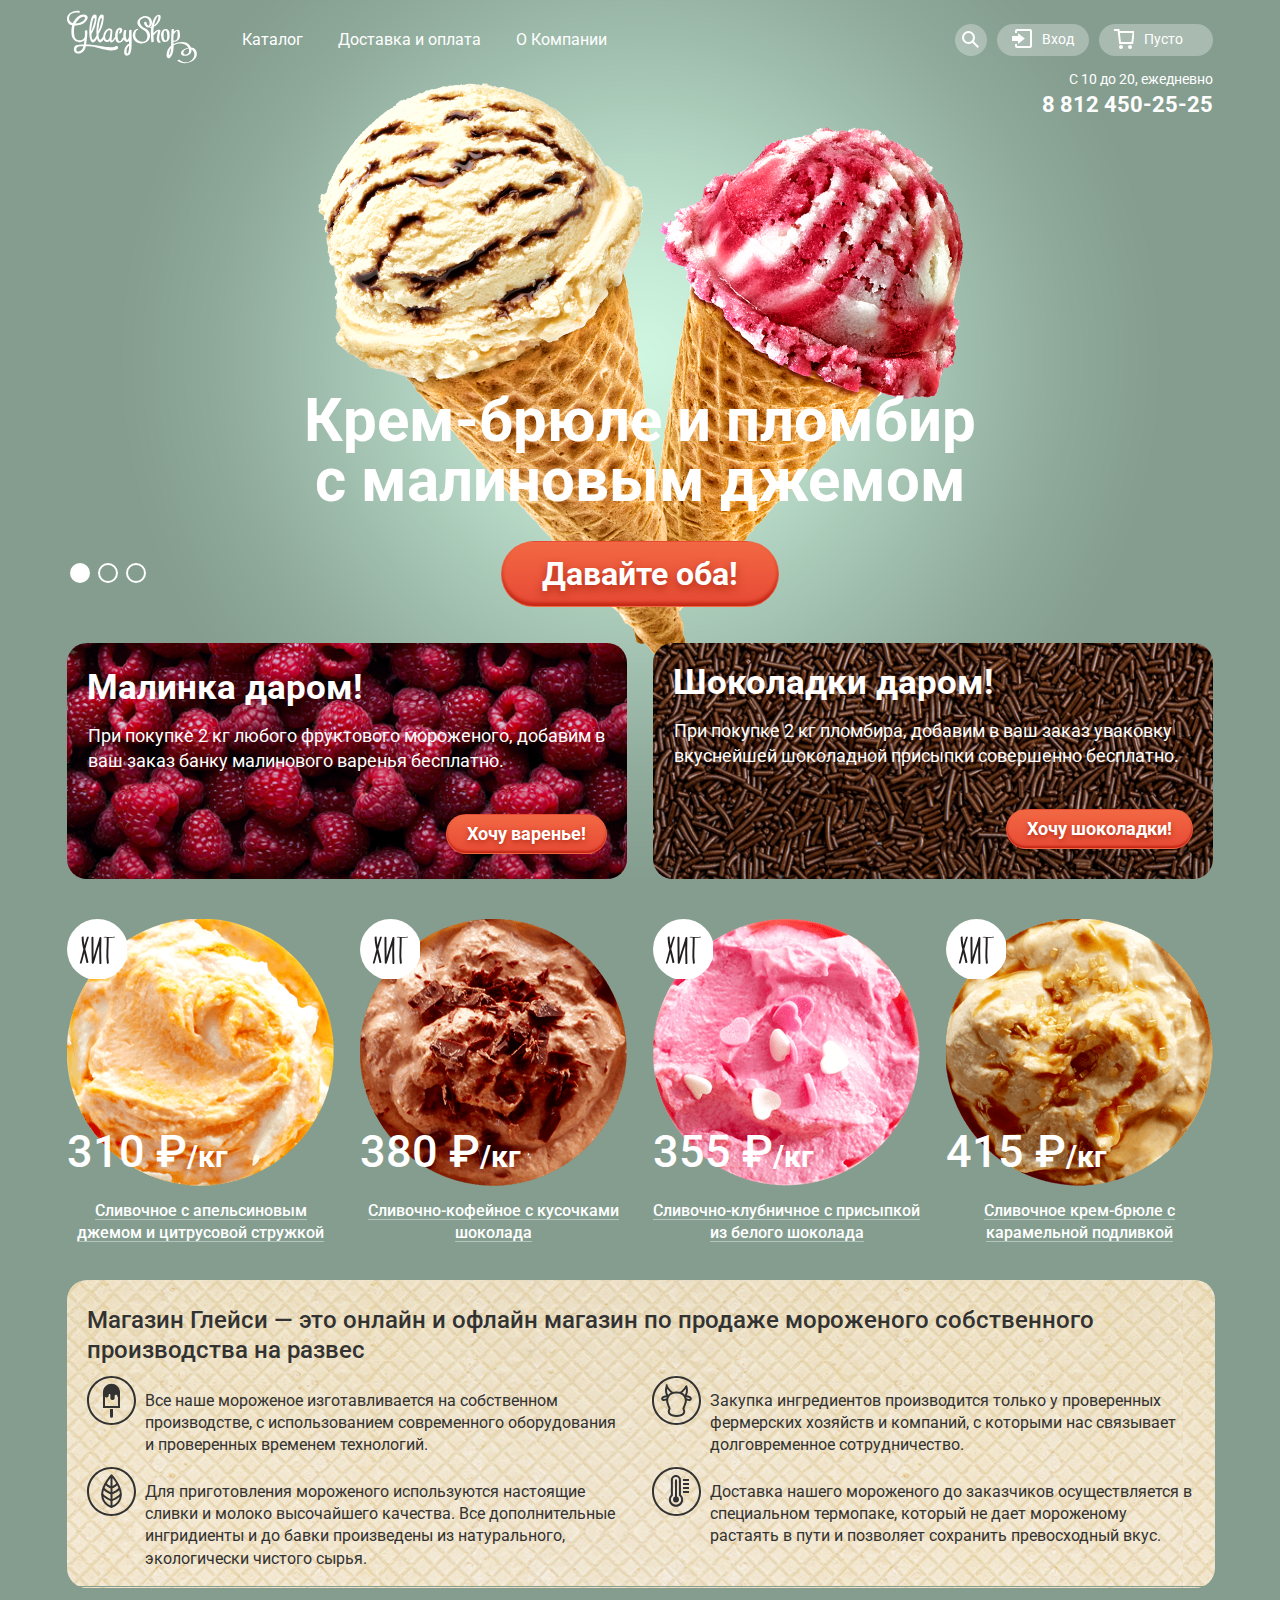
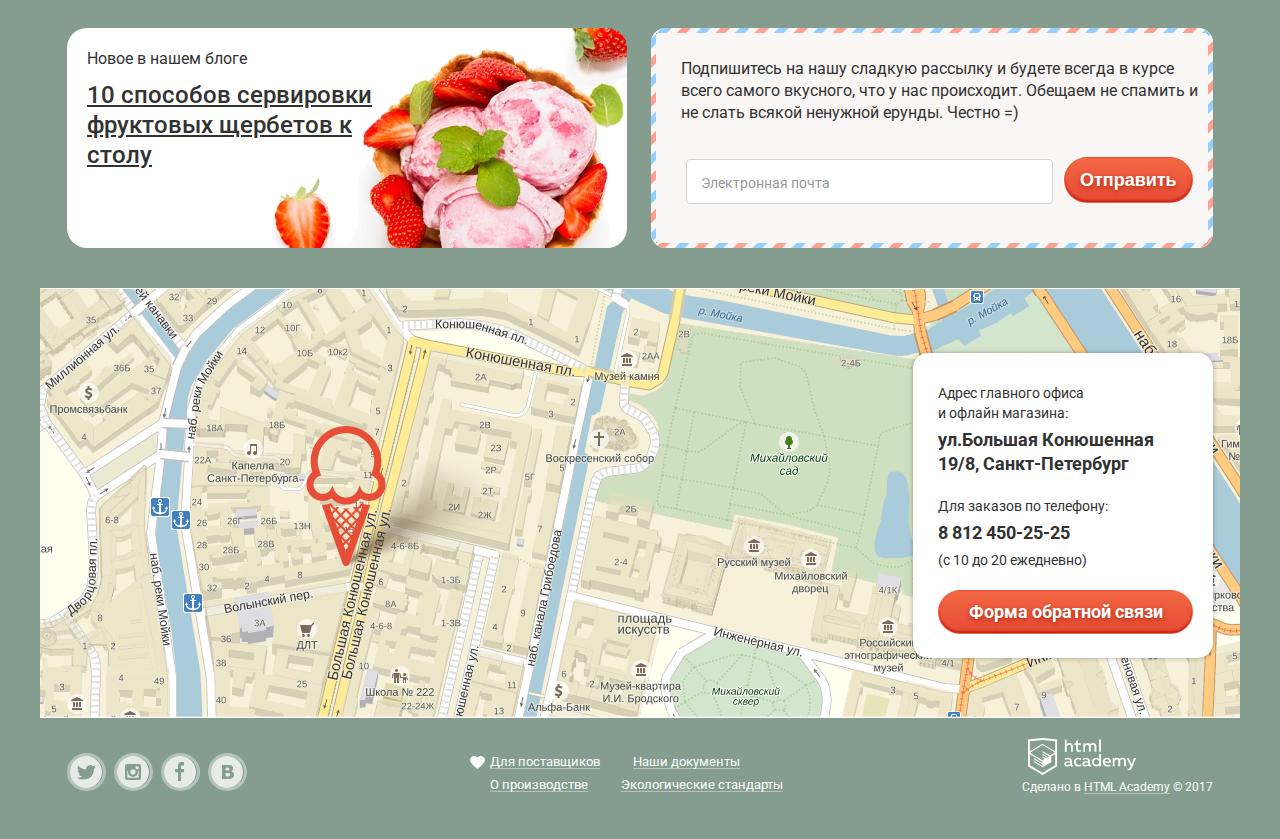
==== index.html @ d5c3958b "js working!!!" ====
<!DOCTYPE html>
<html lang="ru">
<head>
  <meta charset="utf-8">
  <title>Глейси - магазин мороженого </title>
  <link href="css/normalize.css" rel="stylesheet">
  <link href="css/style.css" rel="stylesheet">
  <link href="https://fonts.googleapis.com/css?family=Roboto:400,500,700&amp;subset=cyrillic" rel="stylesheet">
</head>
<body>
  <input class="visually-hidden" type="radio" id="btn-1" name="toggle" checked>
  <input class="visually-hidden" type="radio" id="btn-2" name="toggle">
  <input class="visually-hidden" type="radio" id="btn-3" name="toggle">
  <div class="site-wrapper">
    <header class="main-header container">
      <nav class="main-navigation">
        <div class="main-header-logo">
          <img src="img/logo.svg" width="154" height="64" alt="Логотип Глейси">
        </div>
        <ul class="main-menu">
          <li><a class="main-menu-link" href="#">Каталог</a>
            <ul class="dropdown">
              <li><a href="#"><b>Новинки</b></a></li>
              <li><a href="catalog.html">Сливочное</a></li>
              <li><a href="#">Щербеты</a></li>
              <li><a href="#">Фруктовый лед</a></li>
              <li><a href="#">Мелорин</a></li>
            </ul>
          </li>
          <li><a class="main-menu-link" href="#">Доставка и оплата</a></li>
          <li><a class="main-menu-link" href="#">О Компании</a></li>
        </ul>
        <ul class="user-menu">
          <li class="user-menu-item">
            <a class="user-menu-btn search-btn" href="#"><span class="visually-hidden">Поиск</span></a>
            <div class="modal search">
              <form action="https://echo.htmlacademy.ru" method="get">
                <p class="input-wrapper">
                  <input type="search" name="search" id="search-field">
                  <label for="search-field">Что ищем?</label>
                </p>
              </form>
            </div>
          </li>
          <li class="user-menu-item">
            <a class="user-menu-btn enter-btn" href="#">Вход</a>
            <div class="modal enter">
              <h2 class="visually-hidden">Авторизация</h2>
              <form class="enter-form" action="https://echo.htmlacademy.ru/" method="post">
                <p class="input-wrapper">
                  <input type="email" name="e-mail" id="login">
                  <label for="login">Электронная почта</label>
                </p>
                <p class="input-wrapper">
                  <input type="password" name="password" id="password">
                  <label for="password">Пароль</label>
                </p>
                <button class="button" type="submit">Войти</button>
              </form>
              <a href="#">Забыли пароль?</a>
              <a href="#">Новая регистрация</a>
            </div>
          </li>
          <li class="user-menu-item">
            <a class="user-menu-btn cart-btn" href="#">Пусто</a>
          </li>
        </ul>
      </nav>
      <div class="index-top-right">
        <p>С 10 до 20, ежедневно<br>
          <span class="contact-phone">8 812 450-25-25</span>
        </p>
      </div>
    </header>
    <div class="slider container">
      <div class="slide" id="slide-1">
        <h3 class="title-promo">Крем-брюле и пломбир с малиновым джемом</h3>
        <a class="button" href="#">Давайте оба!</a>
      </div>
      <div class="slide" id="slide-2">
        <h3 class="title-promo">Шоколадный пломбир и лимонный сорбет</h3>
        <a class="button" href="#">Давайте оба!</a>
      </div>
      <div class="slide" id="slide-3">
        <h3 class="title-promo">Пломбир с помадкой и клубничный щербет</h3>
        <a class="button" href="#">Давайте оба!</a>
      </div>
      <div class="slider-controls">
        <label for="btn-1"></label>
        <label for="btn-2"></label>
        <label for="btn-3"></label>
      </div>
    </div>
    <main class="container" >
      <section class="promo">
        <h2 class="visually-hidden">Промо-акции</h2>
        <div class="promo-banner raspberry">
          <h3 class="title-banner">Малинка даром!</h3>
          <p>При покупке 2 кг любого фруктового мороженого, добавим в ваш заказ банку малинового варенья бесплатно.</p>
          <a class="button" href="#">Хочу варенье!</a>
        </div>
        <div class="promo-banner chocolate">
          <h3 class="title-main">Шоколадки даром!</h3>
          <p>При покупке 2 кг пломбира, добавим в ваш заказ уваковку вкуснейшей шоколадной присыпки совершенно бесплатно.</p>
          <a class="button" href="#">Хочу шоколадки!</a>
        </div>
      </section>
      <section class="catalog-hits">
        <h2 class="visually-hidden">Хиты продаж</h2>
        <article class="catalog-item">
          <img src="img/product-1-min.png" width="267" height="267" alt="Сливочное с апельсиновым джемом и цитрусовой стружкой">
          <h4><a class="title-catalog-item" href="#">Сливочное с апельсиновым джемом и цитрусовой стружкой</a></h4>
          <p class="price-item">310 &#8381;<span class="fancy">/кг</span></p>
          <div class="overlay">
            <a href="#" class="button button-preview">Быстрый просмотр</a>
          </div>
        </article>
        <article class="catalog-item">
          <img src="img/product-2-min.png" width="267" height="267" alt="Сливочно-кофейное с кусочками шоколада">
          <h4><a class="title-catalog-item" href="#">Сливочно-кофейное с кусочками шоколада</a></h4>
          <p class="price-item">380 &#8381;<span class="fancy">/кг</span></p>
          <div class="overlay">
            <a href="#" class="button button-preview">Быстрый просмотр</a>
          </div>
        </article>
        <article class="catalog-item">
          <img src="img/product-3-min.png" width="267" height="267" alt="Сливочно-клубничное с присыпкой из белого шоколада">
          <h4><a class="title-catalog-item" href="#">Сливочно-клубничное с присыпкой из белого шоколада</a></h4>
          <p class="price-item">355 &#8381;<span class="fancy">/кг</span></p>
          <div class="overlay">
            <a href="#" class="button button-preview">Быстрый просмотр</a>
          </div>
        </article>
        <article class="catalog-item">
          <img src="img/product-4-min.png" width="267" height="267" alt="Сливочное крем-брюле с карамельной подливкой">
          <h4><a class="title-catalog-item" href="#">Сливочное крем-брюле с карамельной подливкой</a></h4>
          <p class="price-item">415 &#8381;<span class="fancy">/кг</span></p>
          <div class="overlay">
            <a href="#" class="button button-preview">Быстрый просмотр</a>
          </div>
        </article>
      </section>
      <section class="features">
        <h2 class="visually-hidden">Наши преимущества</h2>
        <h3 class="title-secondary">Магазин Глейси — это онлайн и офлайн магазин по продаже мороженого собственного производства на развес</h3>
        <ul class="features-factors">
          <li class="features-factor f1">Все наше мороженое изготавливается на собственном производстве, с использованием современного оборудования и проверенных временем технологий.</li>
          <li class="features-factor f2">Закупка ингредиентов  производится только у проверенных фермерских хозяйств и компаний, с которыми нас связывает долговременное сотрудничество.</li>
          <li class="features-factor f3">Для приготовления мороженого используются настоящие сливки и молоко высочайшего качества. Все дополнительные ингридиенты и до бавки произведены из натурального, экологически чистого сырья.</li>
          <li class="features-factor f4">Доставка нашего мороженого до заказчиков осуществляется в специальном термопаке, который не дает мороженому растаять в пути и позволяет сохранить превосходный вкус.</li>
        </ul>
      </section>
      <div class="index-columns">
        <div class="blog-news-alt">
          <section class="blog-news">
            <h2 class="visually-hidden">Новости блога</h2>
            <p class="blog-news">Новое в нашем блоге</p>
            <a class="title-secondary" href="#">10 способов сервировки фруктовых щербетов к столу</a>
          </section>
        </div>
        <div class="subscribe-alt">
          <section class="subscribe">
            <h2 class="visually-hidden">Подписка на новости и предложения</h2>
            <p>Подпишитесь на нашу сладкую рассылку и будете всегда в курсе всего самого вкусного, что у нас происходит. Обещаем не спамить и не слать всякой ненужной ерунды. Честно =)</p>
            <form class="subscribe-form" action="https://echo.htmlacademy.ru/" method="post">
              <div class="input-wrapper">
                <input type="email" name="e-mail" id="e-mail" required>
                <label for="e-mail">Электронная почта</label>
              </div>
              <button class="button" type="submit">Отправить</button>
            </form>
          </section>
        </div>
      </div>
    </main>
    <div class="map">
      <img src="img/map.png" width="1200" height="430" alt="Расположение на карте">
      <div class="container">
        <section class="contacts">

          <h2 class="visually-hidden">Свяжитесь с нами!</h2>
          <p>Адрес главного офиса<br> и офлайн магазина:</p>
          <p><span class="contact-details">ул.Большая Конюшенная<br> 19/8, Санкт-Петербург</span></p>
          <p>Для заказов по телефону:<p>
            <p><span class="contact-details phone">8 812 450-25-25</span></p>
            <p>(с 10 до 20 ежедневно)</p>
            <a class="button contacts-button" href="#">Форма обратной связи</a>
          </section>
       </div>
    </div>
    <footer class="main-footer container">
        <div class="footer-social">
          <h3 class="visually-hidden">Найдите нас в соцсетях</h3>
          <ul>
            <li><a class="button-social twitter" href="#"><span class="visually-hidden">Твиттер</span></a></li>
            <li><a class="button-social instagram" href="#"><span class="visually-hidden">Инстаграм</span></a></li>
            <li><a class="button-social facebook" href="#"><span class="visually-hidden">Фейсбук</span></a></li>
            <li><a class="button-social vkontakte" href="#"><span class="visually-hidden">Вконтакте</span></a></li>
          </ul>
        </div>
        <div class="company-details">
          <h3 class="visually-hidden">Подробнее о нашей компании</h3>
          <ul>
            <li><a class="details-link featured" href="#">Для поставщиков</a></li>
            <li><a class="details-link" href="#">Наши документы</a></li>
            <li><a class="details-link" href="#">О производстве</a></li>
            <li><a class="details-link" href="#">Экологические стандарты</a></li>
          </ul>
        </div>
        <div class="footer-copyright">
          <a class="logo-link" href="https://htmlacademy.ru/intensive/htmlcss">
            <img src="img/logo-htmlacademy.svg" width="108" height="39" alt="HTML Academy logo"></a>
            <p>Сделано в <a  class="details-link" href="https://htmlacademy.ru/intensive/htmlcss"> HTML Academy</a> &#0169; 2017</p>
          </div>
      </footer>
    <section class="modal feedback-wrapper feedback hidden">

        <button class="modal-close"><span class="visually-hidden">Закрыть</span></button>
        <h2>Мы обязательно вам ответим!</h2>
        <form class="contact-form form" action="https://echo.htmlacademy.ru/" method="post">
          <p class="input-wrapper">
            <input type="text" name="name" id="name" required>
            <label  for="name">Как вас зовут?</label>
          </p>
          <p class="input-wrapper">
            <input type="email" name="e-mail" id="contact-e-mail" required>
            <label for="contact-e-mail">Ваша почта для ответа?</label>
          </p>
          <p class="input-wrapper">
            <textarea id="comment" name="textarea" rows="5" cols="50" required></textarea>
            <label for="comment">Напишите что-нибудь&hellip;</label>
          </p>
          <button class="button" type="submit">Отправить</button>
        </form>

    </section>
  </div>
  <script src="js/popup.js"></script>
 </body>
</html>
---- css/style.css ----
@charset "utf-8";
*, *::before, *::after {
	box-sizing: border-box;
}

body {
	margin: 0;
	padding: 0;

	color: #ffffff;
	font-family: "Roboto", "Arial", sans-serif;
	font-size: 16px;
	line-height: 1.38;
	background-color: #849d8f;
}

.body > input[type="radio"] {
	display: none;
}

img {
	max-width: 100%;
	height: auto;
}

.site-wrapper {
	background-color: #849d8f;
	background: url("../img/back-1.png") top center no-repeat;
	transition: background-image 0.5s ease, background-color 0.5s ease;
}

.site-wrapper::before,
.site-wrapper::after {
	content: "";
	visibility: hidden;
}

.site-wrapper::before,
.site-wrapper::after {
	background-image: url("../img/back-2.png");
}

.site-wrapper::after {
	background-image: url("../img/back-3.png");
}

.container {
	width: 1200px;
	margin: 0 auto;
	padding: 10px 27px;
	position: relative;
}

.visually-hidden:not(:focus):not(:active),
input[type="checkbox"].visually-hidden,
input[type="radio"].visually-hidden,
input[type="range"].visually-hidden {
	position: absolute;

	width: 1px;
	height: 1px;
	margin: -1px;
	border: 0;
	padding: 0;

	white-space: nowrap;

	clip-path: inset(100%);
	clip: rect(0 0 0 0);
	overflow: hidden;
}

.main-menu,
.dropdown,
.user-menu,
.features ul,
.main-footer ul,
.breadcrumbs,
.filters,
.pagination-list {
	list-style: none;
}

a {
	color: #ffffff;
}

.breadcrumbs a,
.title-catalog-item,
.details-link  {
	text-decoration: none;
	background: linear-gradient(rgba(255, 255, 255, 0.4), rgba(255, 255, 255, 0.4)) no-repeat 0 100%;
	background-size: 100% 1px;
}

.breadcrumbs a:hover,
.title-catalog-item:hover,
.details-link:hover {
	color: #f58669;
	background: linear-gradient(#f58669, #ec6e5d) no-repeat 0 100%;
	background-size: 100% 1px;
}

.breadcrumbs a:focus,
.title-catalog-item:focus,
.details-link:focus {
	color: #f58669;
	background: linear-gradient(#f58669, #ec6e5d) no-repeat 0 100%;
	background-size: 100% 1px;
}


.button {
	display: inline-block;
	border: 1px solid transparent;
	max-width: 100%;
	text-align: center;
	text-decoration: none;
	padding: 0.68em 0.95em;
	font-size: 18px;
	line-height: 1;
	border-radius: 1.9em;
	font-weight: 700;
	color: #ffffff;
	background-image: linear-gradient(#f26843, #e74a35);
	box-shadow: 0 -0.11em 0.11em rgba(172, 16, 0, 0.6) inset;
	text-shadow: 0 0.11em 0.27em rgba(160, 32, 11, 0.75);
	white-space: nowrap;
	overflow: hidden;
	text-overflow: ellipsis;
}

.button:hover {
	color: #ffffff;
	background-image: -webkit-gradient(
		linear,
		left top,
		left bottom,
		from(#f58669),
		to(#ec6e5d)
		);
		background-image: linear-gradient(#f58669, #ec6e5d);
	}

.button:active {
	transform: translateY(1px);
	box-shadow: inset 0 2px 2px #942718;
	background-color: rgba(0, 0, 0, 0.07);
	background-color: #ffffff;
	background-image: linear-gradient(to top, #e1613e 0%, #d74531 100%);
}

.main-navigation .main-header-logo {
	padding: 0;
}

.main-navigation  a {
	text-decoration: none;
	padding: 8px 15px;
	display: block;
	vertical-align: middle;
	border-radius: 20px;
}

.main-menu {
	width: 600px;
	padding-left: 30px;
	margin-right: 200px;
	display: flex;
	flex-wrap: wrap;
	align-items: center;
}

.user-menu {
	margin: 0;
	padding: 0;
	width: 400px;
	text-align: right;
	display: flex;
	justify-content: flex-end;
	align-items: center;
	position: relative;
}

.main-menu > li {
	position: relative;
	padding: 10px 0;
	margin-right: 5px;
}

.main-menu > li:hover .dropdown {
	display: block;
}

.main-menu .dropdown {
	width: 143px;
	font-size: 14px;
	background-color: #ffffff;
	border-radius: 10px;
	position: absolute;
	top: 50px;
	left: 0;
	z-index: 10;
	display: none;
}

.dropdown a {
	color: #000000;
}

.dropdown li:not(.current-page):hover {
	background-color: #fbded7;
}

.dropdown li:focus {
	background-color: #f6b5a5;
}

.dropdown li:active {
	color:  #ffffff;
	background-color: #d07058;
}

.dropdown li:nth-child(1):hover {
	border-radius: 10px 10px 0 0;
}

.dropdown li:last-child:hover {
	border-radius: 0 0 10px 10px;
}

.main-menu-link {
	display: inline-block;
  vertical-align: middle;
  text-decoration: none;
  color: #fff;
  padding: 8px 15px;
  border-radius: 1.2em;
  font-size: 16px;
  line-height: 1.3;
	background: linear-gradient(rgba(255, 255, 255, 0.4), rgba(255, 255, 255, 0.4)) no-repeat 0 78%;
  background-size: 100% 1px;
  background-clip: content-box;
}

.main-menu-link:hover {
	background: none;
	background-color: #ffffff;
	color: #323232;
	background-clip: initial;
}

.main-menu-link:focus {
	color: #323232;
	background-color: #f7f6f3;
	box-shadow: inset 0 2px 1px #696969;
	background-clip: initial;
}

.main-menu .current {
	background: #d07058;

}

.current-page {
	background-color: #d07058;
	padding: 8px 15px;
}

.user-menu-btn {
	font-size: 14px;
	line-height: 1.14;
	text-align: center;
	background-color: rgba(255, 255, 255, 0.3);
	margin-left: 10px;
}

.user-menu-item	.enter-btn,
.user-menu-item .cart-btn,
.user-menu-item .search-btn {
	padding-left: 45px;
	position: relative;
}

.user-menu-item .cart-btn {
	padding-right: 30px;
}

.user-menu li {
	padding: 10px 0;
}

.user-menu > li:hover .search,
.user-menu > li:hover .enter,
.user-menu > li:hover .modal-cart {
	display: block;
}

.modal {
	color: #323232;
	border-radius: 10px;
	background-color: #f8f7f4;
	box-shadow: 0 20px 20px rgba(0, 0, 0, 0.4);
}

.input-wrapper {
	position: relative;
	padding: 15px 0;
	margin: 0;
}

.input-wrapper label {
	position: absolute;
	left: 15px;
	top: 30px;
	font-size: 14px;
	color: #999;
}


.input-wrapper input,
.input-wrapper textarea {
	border-radius: 4px;
	border: 1px solid #d3d3d2;
	padding: 14px 15px 16px;
	font-size: 16px;
  font-weight: 700;
  line-height: 1.5;
  color: #323232;
}

.input-wrapper input:hover,
.input-wrapper textarea:hover {
	border: 1px solid #a5a4a4;
}

.input-wrapper input:focus + label,
.input-wrapper textarea:focus + label {
  top: -.4em;
  font-size: 11px;
  line-height: 1.18;
}

.input-wrapper input:focus + label,
.input-wrapper textarea:focus + label {
  color: #5b9ddf;
}

.input-wrapper input:focus,
.input-wrapper textarea:focus {
  outline-color: #5b9ddf;
}

.search {
	width: 345px;
	padding: 20px 15px;
	text-align: left;
	position: absolute;
	top: 40px;
	right: 220px;
	margin-top: 10px;
	z-index: 10;
	display: none;
}

.search p {
	margin: 0;
}

.search input {
	width: 100%;
	height: 45px;
}

.enter {
	width: 277px;
	padding: 10px 20px;
	padding-bottom: 10px;
	position: absolute;
	top: 40px;
	right: 125px;
	margin-top: 10px;
	z-index: 10;
	display: none;
}

.enter a {
	font-size: 13px;
	line-height: 0.5;
	margin: 0;
	text-align: left;
}

.enter-btn::before {
	content: "";
	position: absolute;
	top: 5px;
	left: 15px;
	width: 20px;
	height: 20px;
	background: url("../img/entrance.svg") 0 0 no-repeat;
}

.enter-btn:hover::before {
	background: url("../img/entrance-black.svg") 0 0 no-repeat;
}

.enter input {
	width: 100%;
	height: 43px;
}

.enter .button {
	float: left;
	margin-right: 10px;
}

.cart-btn::before {
	content: "";
	position: absolute;
	top: 5px;
	left: 15px;
	width: 20px;
	height: 20px;
	background: url("../img/basket.svg") 0 0 no-repeat;
}

.cart-btn:hover::before {
	background: url("../img/basket-black.svg") 0 0 no-repeat;
}

.user-menu-item .products-added {
	color: #000000;
	background-color: #ffffff;
	padding: 10px 15px 10px 40px;
	border-radius: 20px;
	position: relative;
}

.products-added::before {
	content: "";
	position: absolute;
	top: 5px;
	left: 15px;
	width: 20px;
	height: 20px;
	background: url("../img/basket-red.svg") 0 0 no-repeat;
}

.user-menu-btn:hover {
	color: #000000;
	background-color: #ffffff;
}

.contact-phone {
	display: inline-block;
	font-size: 22px;
	font-weight: 700;
	line-height: 1;
	margin-top: 5px;
	margin-bottom: 0;
	}

.title-promo {
	width: 700px;
	margin: 0 auto;
	margin-bottom: 30px;
	font-size: 60px;
	line-height: 1;
}

.title-banner {
	font-size: 35px;
	line-height: 1.17;
	margin: 0;
	padding-top: 10px;
	padding-left: 5px;
}

.title-main {
	font-size: 35px;
	line-height: 1.17;
	margin: 0;
	padding-top: 5px;
	padding-left: 5px;
}



.title-secondary {
	font-size: 24px;
	line-height: 1.25;
	font-weight: 500;
}

.slider {
	position: relative;
	padding-top: 311px;
	text-align: center;
	margin-right: auto;
	margin-left:  auto;
	margin-bottom: 10px;
}

.slider .button {
	font-size: 32px;
	font-weight: 700;
	line-height: 1.38;
	padding: 10px 40px;
}

.slider-controls {
	position: absolute;
	bottom: 40px;
	left: 30px;
	z-index: 20;
	font-size: 0;
}

.slider-controls label {
	display: inline-block;
	width: 20px;
	height: 20px;
	margin-right: 8px;
	vertical-align: top;
	background-color: transparent;
	border: 2px solid #ffffff;
	border-radius: 50%;
	cursor: pointer;
}

.slider-controls label:hover {
	background-color: rgba(255, 255, 255, 0.5);
}

.slide {
	display: none;
}

#btn-1:checked ~ .site-wrapper #slide-1,
#btn-2:checked ~ .site-wrapper #slide-2,
#btn-3:checked ~ .site-wrapper #slide-3 {
	display: block;
}

#btn-1:checked ~ .site-wrapper {
	background-color: #849d8f;
	background-image: url("../img/back-1.png");
}

#btn-2:checked ~ .site-wrapper {
	background-color: #8996a6;
	background-image: url("../img/back-2.png");
}

#btn-3:checked ~ .site-wrapper {
	background-color: #9d8b84;
	background-image: url("../img/back-3.png");
}

#btn-1:checked ~ .site-wrapper label[for="btn-1"],
#btn-2:checked ~ .site-wrapper label[for="btn-2"],
#btn-3:checked ~ .site-wrapper label[for="btn-3"] {
	background-color: #ffffff;
}

.promo-banner {
	width: 560px;
	padding-top: 15px;
	padding-left: 15px;
	padding-right: 20px;

	padding-bottom: 25px;
	border-radius: 20px;
	background: #f8f5f2 0 0 repeat;
}

.promo-banner p {
	font-size: 18px;
	margin: 0;
	padding-top: 15px;
	padding-left: 6px;
	padding-bottom: 40px;
}

.promo-banner .button {
	padding: 10px 20px;
	float: right;
}

.promo-banner.raspberry {
	background-image: url("../img/malina2.png");
	background-size: cover;
}

.promo-banner.chocolate {
	background-image: url("../img/choco1.png");
	background-size: cover;
}

.features {
	width: 1148px;
	min-height: 308px;
	margin-bottom: 40px;
	padding: 25px 20px 0 20px;
	color: #323232;
	font-size: 16px;
	background: url("../img/waffel-cut.png")  0 0 repeat;
	background-color: #f1e6cf;
	border-radius: 20px;
}

.features .title-secondary {
	padding-bottom: 15px;
}

.features ul,
.features h3 {
	margin: 0;
	padding: 0;
}

.features-factors {
	display: flex;
	justify-content: space-between;
	flex-wrap: wrap;
}

.features-factor {
	width: 540px;
	padding-top: 10px;
	padding-left: 58px;
	margin-bottom: 15px;
	margin-right: 3px;
}

.f1,
.f2,
.f3,
.f4 {
	position: relative;
}

.f1::before {
	content: "";
	position: absolute;
	top: -4px;
	left: 0;
	width: 50px;
	height: 50px;
	background: url("../img/ice-cream.svg") 0 0 no-repeat;
}

.f2::before {
	content: "";
	position: absolute;
	top: -4px;
	left: 0;
	width: 50px;
	height: 50px;
	background: url("../img/cow.svg") 0 0 no-repeat;
}

.f3::before {
	content: "";
	position: absolute;
	top: -4px;
	left: 0;
	width: 50px;
	height: 50px;
	background: url("../img/eco.svg") 0 0 no-repeat;
}

.f4::before {
	content: "";
	position: absolute;
	top: -4px;
	left: 0;
	width: 50px;
	height: 50px;
	background: url("../img/thermometer.svg") 0 0 no-repeat;
}

.blog-news-alt {
	width: 560px;
	color:  #323232;
	background: url("../img/strawberry-background.jpg") 63% 50% no-repeat;
	background-color: #ffffff;
	border-radius: 20px;
	padding-top: 20px;
	padding-left: 20px;
	padding-right: 230px;
	background-size: cover;
}

.blog-news-alt p {
	margin: 0;
	padding-bottom: 10px;
}

.blog-news a {
	color: #323232;
}

.blog-news a:hover {
	color: #e84d37;
}

.subscribe-alt p {
	margin: 0;
	padding: 0;
}

.subscribe-alt {
	color: #323232;
	width: 562px;
	padding: 25px 10px 0 25px ;

	background: #f9f7f5 0 0 repeat;
	border-radius: 20px;
	border: 5px solid transparent;
	border-image-source: url("../img/envelope.png");
	border-image-slice: 5;
	border-image-repeat: stretch;
	position: relative;
}

.subscribe-form {
	display: flex;
	align-items: baseline;
	justify-content: space-around;
	margin-top: 20px;
}

.subscribe-alt input {
	width: 367px;
	height: 45px;
}

.subscribe-alt .button {
	float: right;
	vertical-align: middle;
	padding: 13px 15px;
}

.map {
	position: relative;
	min-height: 430px;
}

.map img {
	position: absolute;
	width: 1200px;
	height: 430px;
	top: 0; right: 0; bottom: 0; left: 0;
	margin: auto;
	z-index: 1;
}

.contacts {
	width: 300px;
	min-height: 305px;
	padding-left: 25px;
	padding-top: 25px;
	padding-right: 20px;
	color: #323232;
	border-radius: 15px;
	background-color: #ffffff;
	box-shadow: 0 0 5px rgba(0,0,0,0.3);
	position: absolute;
	top: 65px;
	right: 27px;
	z-index: 2;
}

.contacts p {
	margin-top: 5px;
	margin-bottom: 5px;
	font-size: 14px;
	line-height: 1.43;
}

.contact-details {
	display: inline-block;
	font-size: 18px;
	line-height: 1.33;
	font-weight: bold;
	margin-bottom: 15px;
}

.contact-details.phone {
	margin-bottom: auto;
}

.contacts-button {
	margin-top: 15px;
	width: 100%;
}

.feedback-wrapper {
	position: fixed;
}

.hidden {
	display: none;
}

.feedback {
	width: 480px;
	padding: 20px;
	top: 338px;
  left: 370px;
  width: 480px;
	z-index: 3;
}

.feedback h2 {
	margin: 0;
	padding: 0;
}

.feedback .modal-close {
	float: right;
	width: 18px;
	height: 18px;
	background: url("../img/cross-big.svg") no-repeat;
	border: none;
	background-color: transparent;
}

.item-remove {
	width: 11px;
	height: 11px;
	background: url("../img/cross-small.svg") no-repeat;
	border: none;
	background-color: transparent;
}

.contact-form input {
	width: 267px;
	height: 45px;
}

.contact-form textarea {
	width: 430px;
	resize: none;
	font-family: inherit;
	margin-bottom: 10px;
}

.feedback button {
	float: right;
	margin-bottom: 10px;
}

.modal-cart {
	position: absolute;
	top: 40px;
	right: 5px;
	z-index: 10;
	display: none;
	margin-top: 10px;
}

.modal-cart-wrapper {
	width: 540px;
	padding: 20px 15px;
	display: flex;
	flex-direction: column;
	justify-content: center;
	align-items: flex-end;
	position: relative;
}

.modal-cart-wrapper:after {
	width: 500px;
	content: "";
	position: absolute;
	bottom: 110px;
	right: 0;
	left: 20px;
	height: 1px;
	background-color: #e2e2e2;
}

.modal-cart table {
	width: 100%;
	font-size: 13px;
	padding-bottom: 20px;
}

td {
	padding: 5px;
}

.remove {
	width: 1%;
}

.thumb {
	width: 9%;
}

.item-name {
	width: 50%;
}

.quantity {
	width: 12%;
	text-align: right;
}

.price {
	width: 14%;
	color: #aaa7a7;
}

.total {
	width: 14%;
}

.total-cart {
	font-weight: bold;
	padding: 15px;
}

.user-menu-item .search-btn {
	padding: 16px;
}

.search-btn::before {
	content: "";
	position: absolute;
	top: 7px;
	left: 7px;
	width: 18px;
	height: 18px;
	background: url("../img/loupe.svg") 0 0 no-repeat;
}

.search-btn:hover::before {
	background: url("../img/loupe-black.svg") 0 0 no-repeat;
}

.enter a {
	color: #3d3d3d;
	text-decoration: underline;
}

.enter a:hover {
	color: #e84d37;
}

.breadcrumbs-current {
	text-decoration: none;
}

.filters fieldset {
	border: none;
	padding: 0;
}

.filters legend {
	color: #ffffff;
	padding-left: 15px;
	padding-bottom: 5px;
	font-size: 14px;
}

input[type="radio"],
input[type="radio"] + label,
input[type="checkbox"],
input[type="checkbox"] + label {
	opacity: 0.7;
	cursor: pointer;
	padding-left: 30px;
}

input[type="radio"]:hover,
input[type="radio"]:hover + label,
input[type="checkbox"]:hover,
input[type="checkbox"]:hover + label {
	opacity: 1;
	cursor: pointer;
}

input[type="radio"]:disabled,
input[type="radio"]:disabled + label,
input[type="checkbox"]:disabled,
input[type="checkbox"]:disabled + label {
	opacity: 0.3;
	cursor: not-allowed;
}


.filter-radio,
.filter-checkbox {
	position: relative;
}

input[type="radio"] + label::before {
	content: "";
	position: absolute;
	bottom: auto;
	left: 2px;
	width: 25px;
	height: 25px;
	background: url("../img/radio-off.svg") 0 0 no-repeat;
}

input[type="radio"]:checked + label::before {
	content: "";
	position: absolute;
	bottom: auto;
	left: 2px;
	width: 25px;
	height: 25px;
	background: url("../img/radio-on.svg") 0 0 no-repeat;
}

input[type="checkbox"] + label::before {
	content: "";
	position: absolute;
	top: auto;
	left: 2px;
	width: 25px;
	height: 25px;
	background: url("../img/checkbox-off.svg") 0 0 no-repeat;
}

input[type="checkbox"]:checked + label::before {
	background: url("../img/checkbox-on.svg") 0 0 no-repeat;
}

.filter-button {
	display: inline-block;
	width: 145px;
	font-family: inherit;
	font-size: 16px;
	line-height: 1.13;
	text-align: center;
	padding: 8px 20px;
	vertical-align: middle;
	color: #ffffff;
	background-color: rgba(255, 255, 255, 0.3);
	border-radius: 40px;
	border: 2px solid #ffffff;
	margin-top: 20px;
}

.filter-button:hover {
	color: #000000;
	background-color: #ffffff;
}

.filter-button:focus {
	box-shadow: inset 0 2px 1px #696969;
	background-color: #ededed;
}


.pagination-list {
	display: block;
	font-size: 0;
	text-align: right;
	margin-top: 45px;
	margin-bottom: 20px;
}

.pagination-item {
	display: inline-block;
	vertical-align: middle;
	max-width: 100%;
	padding-left: 3px;
}

.pagination-link {
	position: relative;
	display: block;
	width: 25px;
	height: 25px;
	border-radius: 50%;
	font-size: 16px;
	font-weight: 500;
	line-height: 25px;
	text-align: center;
	text-decoration: none;
	padding: 0 5px;
	color: inherit;
}

.pagination-link:not(.inactive):not(.current):hover {
	color: #ffffff;
	background-color: rgba(255, 255, 255, 0.2);
}

.pagination-link.current {
	color: #323232;
	background-color: white;
}

.pagination-link.current:hover {
	color:  #000000;
}

.pagination-link.inactive {
	opacity: .2;
	cursor: none;
}

.pagination-item:first-child .pagination-link,
.pagination-item:last-child .pagination-link {
	text-indent: -9999px;
}

.pagination-item:first-child .pagination-link::after,
.pagination-item:last-child .pagination-link::after {
	position: absolute;
	left: 0;
	right: 0;
	top: 0;
	bottom: 0;
	margin: auto;
	content: "";
	width: 9px;
	height: 9px;
	border-bottom: 2px solid currentColor;
	border-left: 2px solid currentColor;
}

.pagination-item:first-child .pagination-link::after {
	transform: rotate(45deg);
}

.pagination-item:last-child .pagination-link::after {
	transform: rotate(-135deg);
}

.main-navigation {
	display: flex;
	align-items: center;
	justify-content: space-between;
	line-height: 1.13;
}

.main-header-logo {
	width: 160px;
	height: 60px;
	padding: 0;
}

.index-top-right {
	text-align: right;
	font-size: 14px;
}

.index-top-right p {
	margin: 0;
	float: right;
}


.promo {
	display: flex;
	justify-content: space-between;
	margin: 0;
	padding: 0;
	margin-bottom: 40px;
}

.catalog-hits {
	display: flex;
	justify-content: space-between;

}

.catalog {
	width: 1147px;
	display: flex;
	justify-content: space-between;
	flex-wrap: wrap;
	align-items: stretch;
}

.catalog-item {
	width: 267px;
	text-align: center;
	position: relative;
	margin-bottom: 16px;
}

.catalog-item h4 {
	margin: 0;
	padding-top: 8px;
	padding-bottom: 20px;
}

.overlay {
	position: absolute;
	top: -10px;
	left: -20px;
	z-index: 1;
	width: 300px;
	min-height: 430px;
	background: rgba(255, 255, 255, 0.2) 0 0 no-repeat;
	display: none;
}

.overlay .button-preview {
	margin-top: 350px;
}

.catalog-item:hover > .overlay {
	display: block;
}

.title-catalog-item {
	font-weight: 500;
}

.price-item {
	font-size: 45px;
	font-weight: 500;
	line-height: 1;
	position: absolute;
	left: 0;
	bottom: 45px;
	cursor: pointer;
}

.catalog-hits .catalog-item::before {
	position: absolute;
	content: "";
	top:auto;
	width: 60px;
	height: 60px;
	background: url("../img/hit.svg")
}

.index-columns {
	display: flex;
	justify-content: space-between;
	margin-bottom: 30px;
	min-height: 220px;
}

.main-footer {
	font-size: 13px;
	display: flex;
	justify-content: space-between;
	align-items: flex-start;
	position: relative;
	margin-bottom: 30px;

}

.footer-social {
	margin: 0;
	padding: 0;
	width: 200px;
	min-height: 45px;
	margin-top: 25px;
	display: flex;
	justify-content: space-between;
	align-items: baseline;
}


.footer-social li {
	display: inline-block;
}

.company-details {
	margin-top: 25px;
	margin-left: 50px;
	width: 350px;
	min-height: 30px;
	display: flex;
	flex-direction: column;
	justify-content: space-between;
	flex-wrap: wrap;

}

.company-details li {
	display: inline-block;
	text-align: left;
	margin-bottom: 5px;
	margin-right: 30px;
}

.footer-copyright {
	font-size: 12px;
	margin-top: 10px;
	width: 200px;
	min-height: 60px;
	margin-right: 0;
}

.footer-copyright p {
	margin: 0;
	text-align: right;
}

.logo-link {
	padding-left: 15px;
}

.breadcrumbs {
	padding-top: 4px;
	font-size: 15px;
	padding-left: 10px;
}

.breadcrumbs li {
	display: inline-block;
	padding-right: 20px;
}

.breadcrumbs-path {
	position: relative;

}

.breadcrumbs-path::after {
	content: "";
	position: absolute;
	bottom: 4px;
	left: 65px;
	width: 8px;
	height: 8px;
	background: url(../img/arrow-31-8.png) 0 0 no-repeat;
}

.filters-wrapper {
	width: 860px;
	display: flex;
	justify-content: space-between;
	align-items: flex-start;
	flex-wrap: wrap;
	position: relative;
	margin-top: 26px;
	margin-bottom: 26px;
}

.filters p, ul {
	margin: 0;
	padding: 0;
}

.price-filter {
	width: 220px;
}

.range-controls {
	position: relative;
	padding: 17px 20px;
	background: rgba(255, 255, 255, 0.3);
	border-radius: 40px;
}

.range-controls .scale {
	height: 3px;
	background: rgba(255, 255, 255, 0.3);
}

.range-controls .bar {
	margin-left: 30px;
	width: 44%;
	height: 3px;
	background: #ffffff;
}

.range-toggle {
	position: absolute;
	top: 7px;
	width: 20px;
	height: 20px;
	background: #cccccc;
	border: 8px solid #ffffff;
	border-radius: 50%;
}

.range-toggle:hover {
	cursor: pointer;
}

.range-toggle-min {
	left: 30px;
}

.range-toggle-max {
	left: 59%;
}

.fat-filter {
	width: 415px;
}

.fat-filter ul,
.filling-filter ul {
	display: flex;
	justify-content: space-between;
	list-style: none;
	background-color: rgba(255, 255, 255, 0.3);
	border-radius: 40px;
	padding: 7px 10px;
}

.sorting-filter {
	width: 200px;
}

.sorting-container {
	position: relative;
	margin-bottom: 10px;
}

.sorting-container::after {
	content: "";
	position: absolute;
	top: 0;
	right: 16px;
	bottom: 0;
	margin-top: auto;
	margin-bottom: auto;
	width: 12px;
	height: 12px;
	background: url("../img/select-arrow.svg") 0 0 no-repeat;
}

.sorting-list {
	color:   #ffffff;
	width: 100%;
	padding: 8px 0 8px 15px;
	border: 1px solid transparent;
	border-radius: 40px;
	font-size: inherit;
	background-color: rgba(255, 255, 255, 0.3);
	cursor: pointer;
	-webkit-appearance: none;
	-moz-appearance: none;
}

.sorting-list::-ms-expand {
	display: none;
}

.sorting-list option {
	color: #000000;
	background-color: white;
}

.sorting-container:hover::after {
	background: url("../img/select-arrow-black.svg") 0 0 no-repeat;
}

.sorting-list:hover {
	color:   #000000;
	background-color: #ffffff;
}

.filling-filter {
	width: 702px;
	margin-bottom: 18px;
}

.button-social {
	box-sizing: content-box;
	display: block;
	width: 33px;
	height: 32px;
	border: 3px solid rgba(255, 255, 255, 0.5);
	border-radius: 50%;
	opacity: .8;
	margin-right: 5px;
}

.button-social:hover {
	border: 3px solid rgba(255, 255, 255, 0.5);
	opacity: 1;
}

.button-social:focus {
	opacity: 0.5;
}

.twitter {
	background: url("../img/twitter.svg") no-repeat;
}

.instagram {
	background: url("../img/instagram.svg") no-repeat;
}

.facebook {
	background: url("../img/fb.svg") no-repeat;
}

.vkontakte {
	background: url("../img/vk.svg") no-repeat;
}

.company-details .featured {
	position: relative;
}

.company-details .featured::before {
	content: "";
	position: absolute;
	top: 2px;
	left: -20px;
	width: 16px;
	height: 14px;
	background: url("../img/heart.svg") 0 0 no-repeat;
}

.fancy {
	font-size: 30px;
	font-weight: 700;
}

.inner-page::before {
	content: "";
	position: absolute;
	top: 0;
	width: 1140px;
	height: 1px;
	background: rgba(255, 255, 255, 0.8);
}
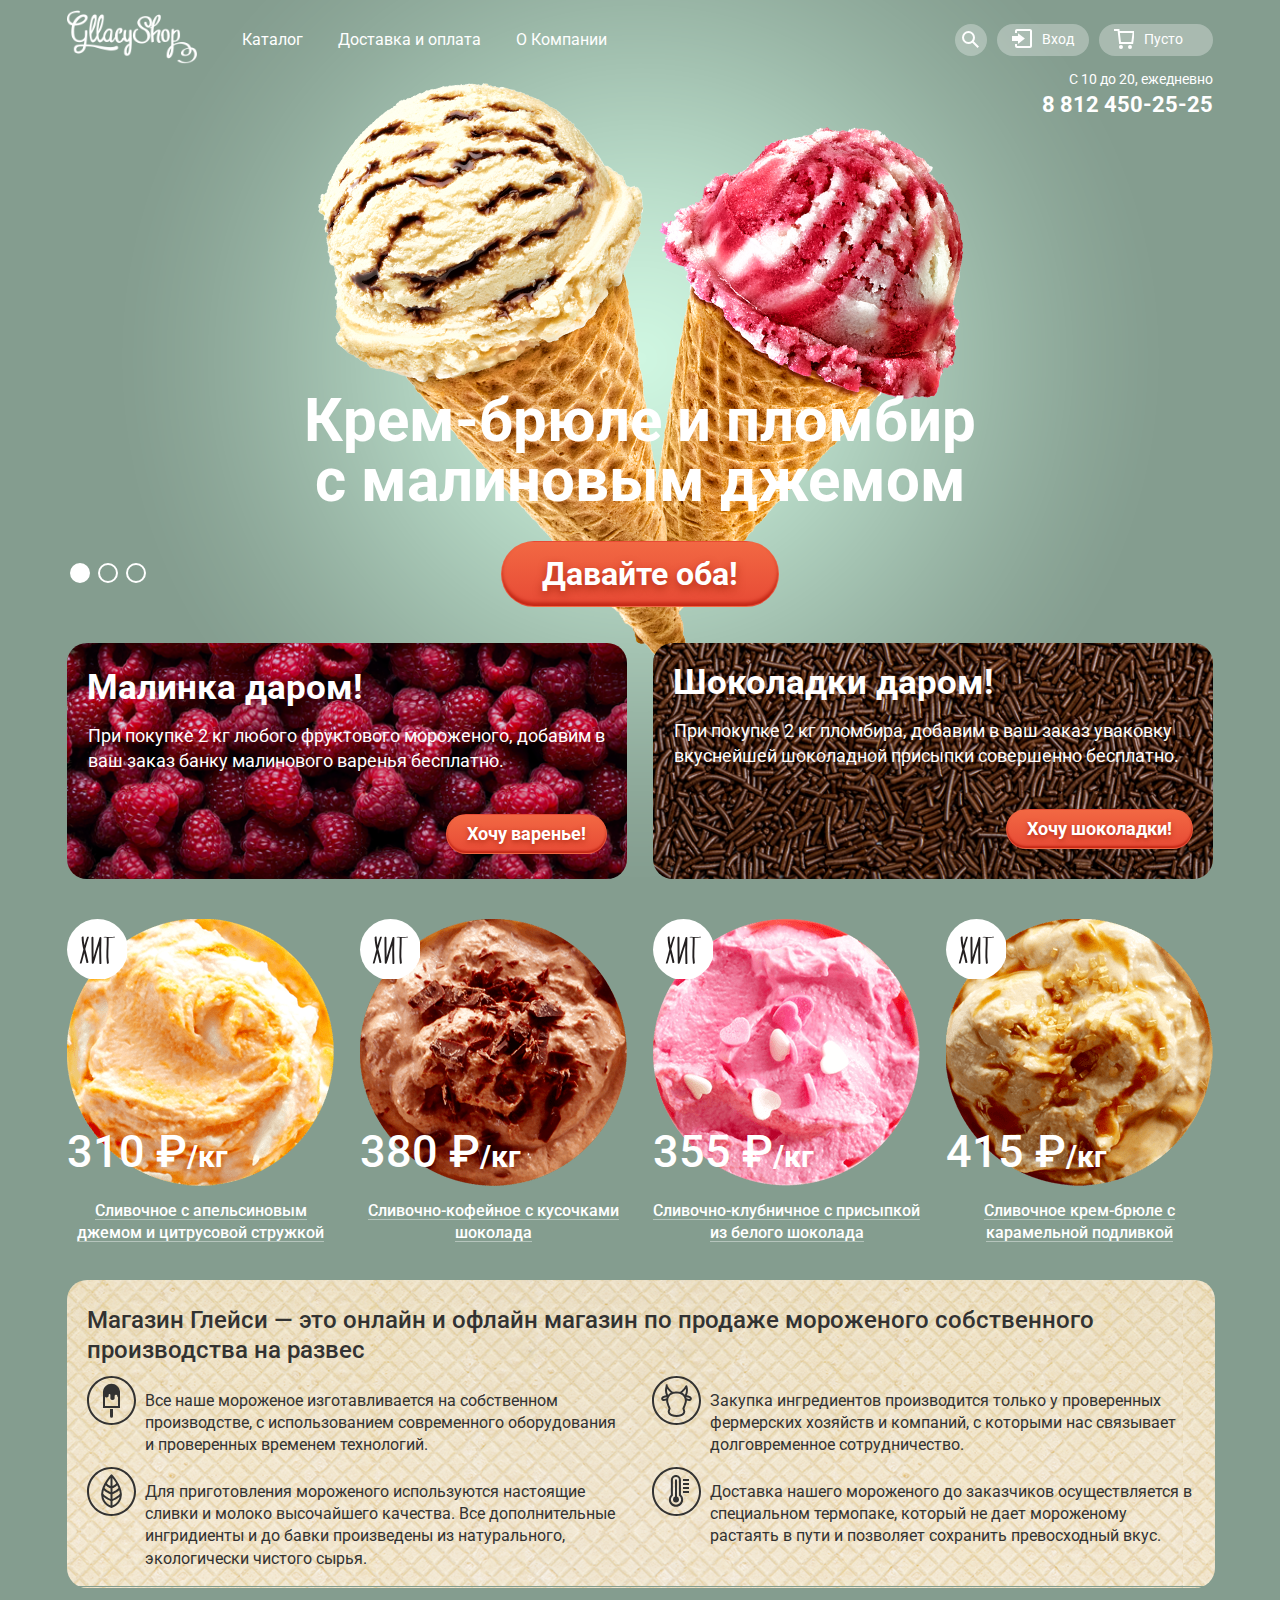
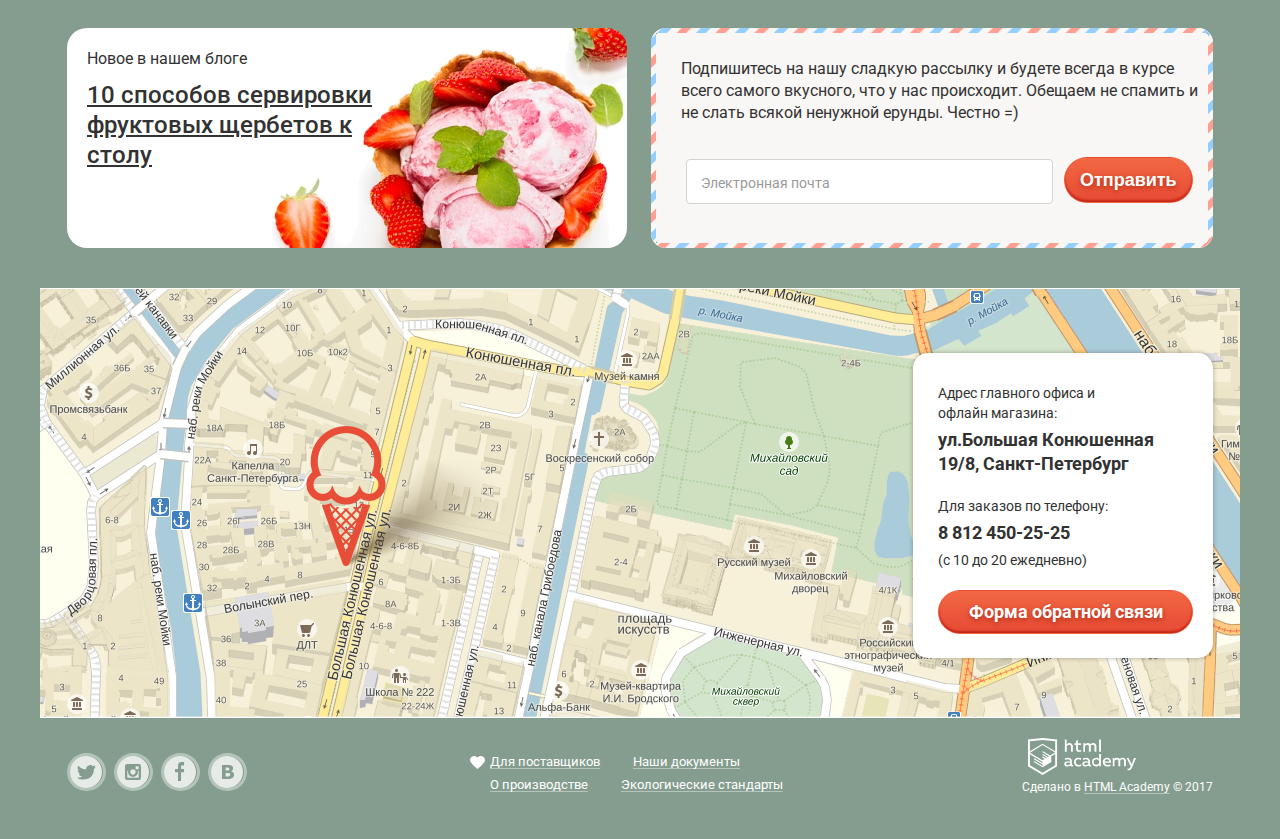
==== commit aa039d2c: "last changes done" ====
--- a/index.html
+++ b/index.html
@@ -15,7 +15,7 @@
     <header class="main-header container">
       <nav class="main-navigation">
         <div class="main-header-logo">
-          <img src="img/logo.svg" width="154" height="64" alt="Логотип Глейси">
+          <img src="img/logo-1.png" width="154" height="64" alt="Логотип Глейси">
         </div>
         <ul class="main-menu">
           <li><a class="main-menu-link" href="#">Каталог</a>
@@ -67,9 +67,8 @@
         </ul>
       </nav>
       <div class="index-top-right">
-        <p>С 10 до 20, ежедневно<br>
-          <span class="contact-phone">8 812 450-25-25</span>
-        </p>
+        <p>С 10 до 20, ежедневно
+        <span class="contact-phone">8 812 450-25-25</span></p>
       </div>
     </header>
     <div class="slider container">
@@ -179,8 +178,8 @@
         <section class="contacts">
 
           <h2 class="visually-hidden">Свяжитесь с нами!</h2>
-          <p>Адрес главного офиса<br> и офлайн магазина:</p>
-          <p><span class="contact-details">ул.Большая Конюшенная<br> 19/8, Санкт-Петербург</span></p>
+          <p class="address">Адрес главного офиса и офлайн магазина:</p>
+          <p><span class="contact-details">ул.Большая Конюшенная 19/8, Санкт-Петербург</span></p>
           <p>Для заказов по телефону:<p>
             <p><span class="contact-details phone">8 812 450-25-25</span></p>
             <p>(с 10 до 20 ежедневно)</p>
--- a/css/style.css
+++ b/css/style.css
@@ -24,6 +24,7 @@
 }
 
 .site-wrapper {
+	min-width: 1200px;
 	background-color: #849d8f;
 	background: url("../img/back-1.png") top center no-repeat;
 	transition: background-image 0.5s ease, background-color 0.5s ease;
@@ -808,10 +809,11 @@
 .feedback {
 	width: 480px;
 	padding: 20px;
-	top: 338px;
-  left: 370px;
-  width: 480px;
-	z-index: 3;
+	top: 25vh;
+	right: 0;
+  left: 0;
+	margin: 0 auto;
+  z-index: 3;
 }
 
 .feedback h2 {
@@ -1152,13 +1154,17 @@
 .index-top-right {
 	text-align: right;
 	font-size: 14px;
+	float: right;
+	width: 200px;
 }
 
 .index-top-right p {
 	margin: 0;
-	float: right;
-}
-
+}
+
+.address {
+	padding-right: 95px;
+}
 
 .promo {
 	display: flex;
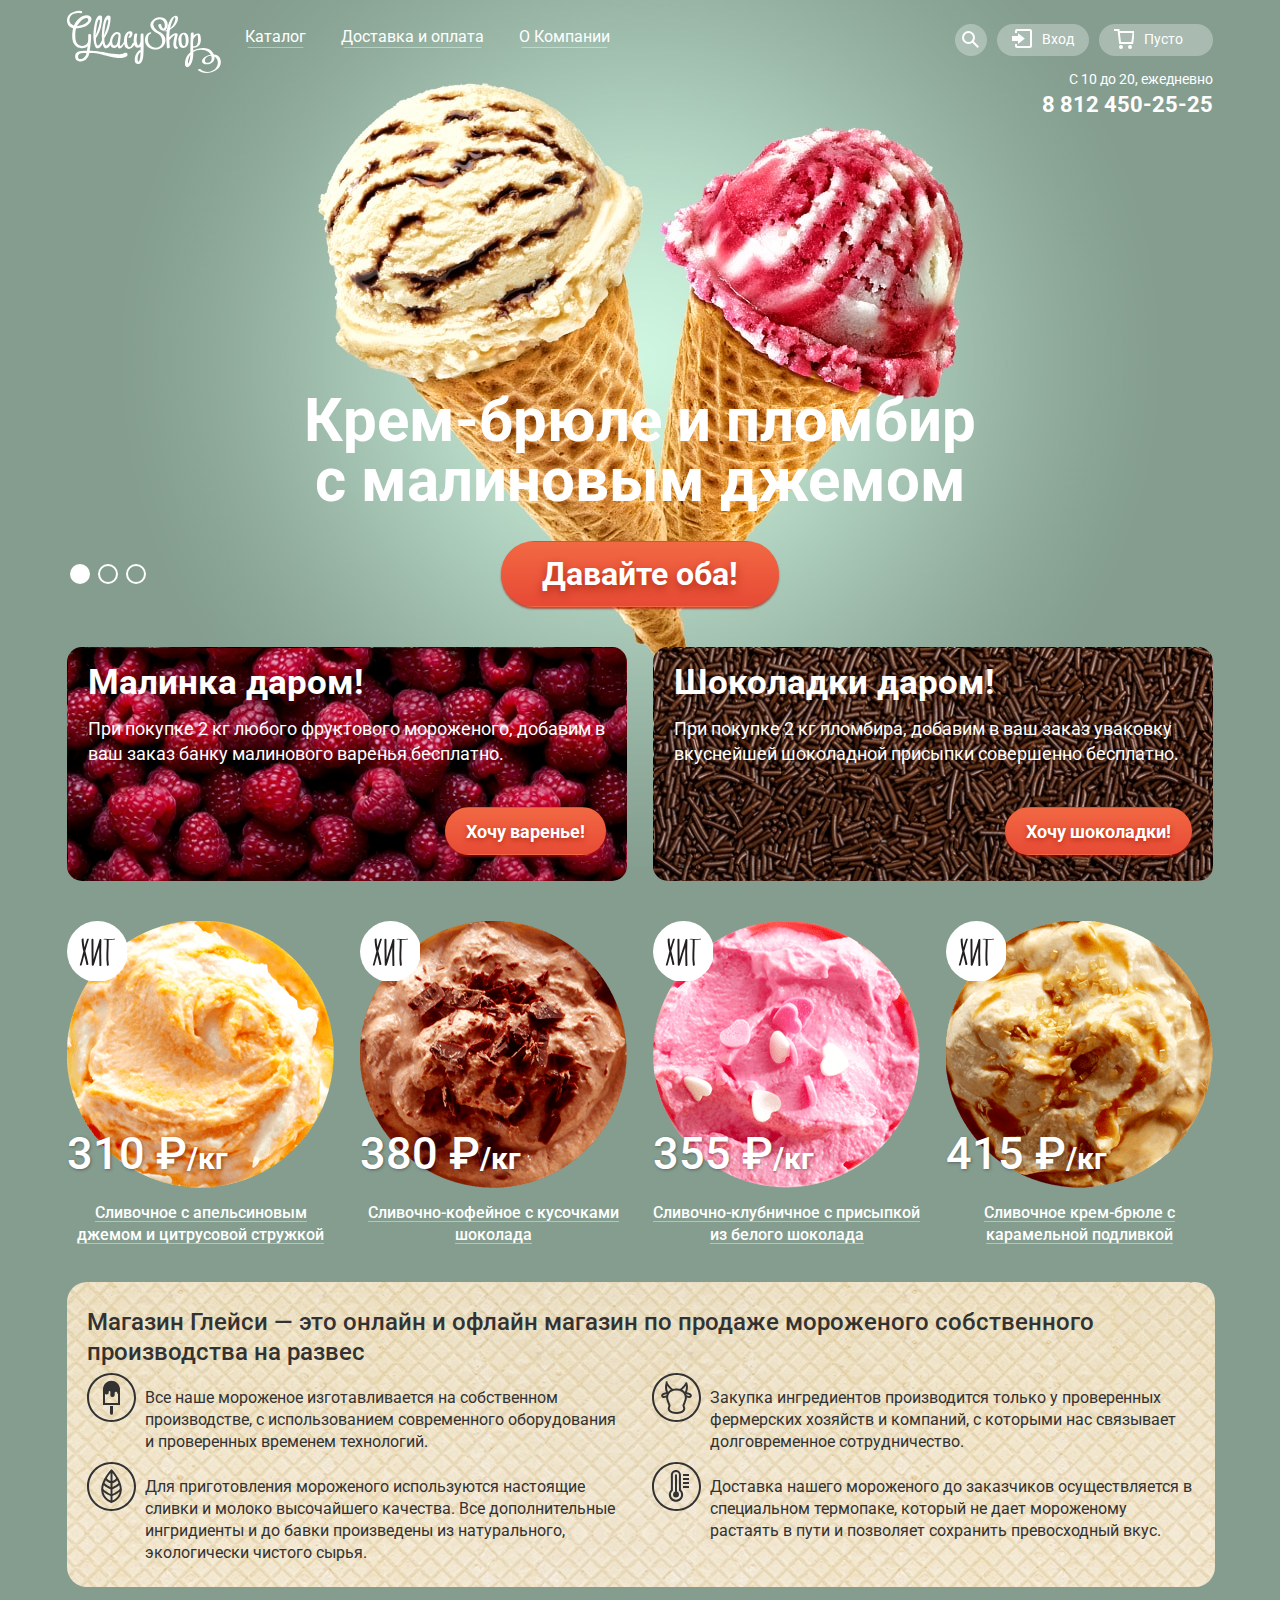
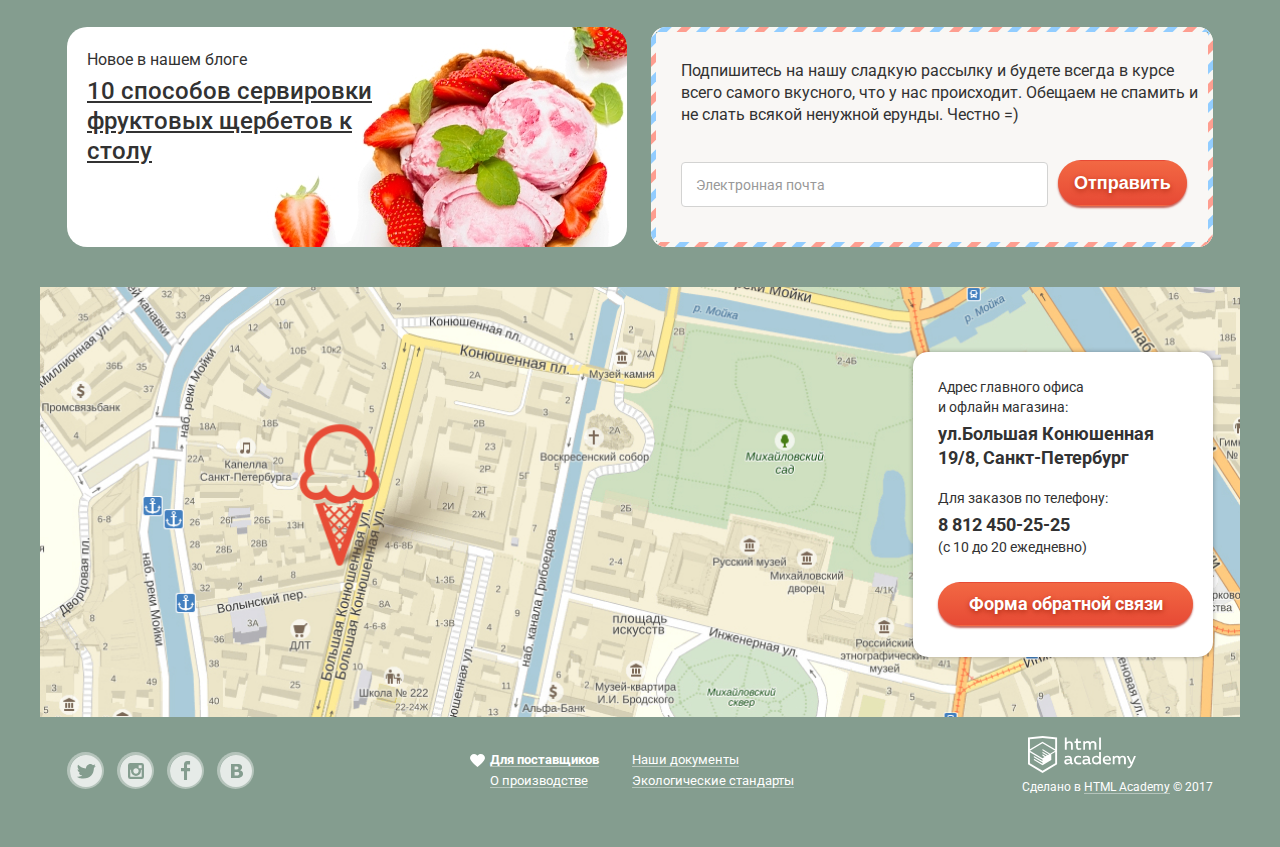
==== commit 9a0929db: "final review - fixes" ====
--- a/index.html
+++ b/index.html
@@ -15,12 +15,12 @@
     <header class="main-header container">
       <nav class="main-navigation">
         <div class="main-header-logo">
-          <img src="img/logo-1.png" width="154" height="64" alt="Логотип Глейси">
+          <img src="img/logo.svg" width="154" height="64" alt="Логотип Глейси">
         </div>
         <ul class="main-menu">
           <li><a class="main-menu-link" href="#">Каталог</a>
             <ul class="dropdown">
-              <li><a href="#"><b>Новинки</b></a></li>
+              <li class="new"><a href="#"><b>Новинки</b></a></li>
               <li><a href="catalog.html">Сливочное</a></li>
               <li><a href="#">Щербеты</a></li>
               <li><a href="#">Фруктовый лед</a></li>
@@ -56,9 +56,11 @@
                   <label for="password">Пароль</label>
                 </p>
                 <button class="button" type="submit">Войти</button>
+                <div class="enter-links">
+                  <a href="#">Забыли пароль?</a>
+                  <a href="#">Новая регистрация</a>
+                </div>
               </form>
-              <a href="#">Забыли пароль?</a>
-              <a href="#">Новая регистрация</a>
             </div>
           </li>
           <li class="user-menu-item">
@@ -99,7 +101,7 @@
           <a class="button" href="#">Хочу варенье!</a>
         </div>
         <div class="promo-banner chocolate">
-          <h3 class="title-main">Шоколадки даром!</h3>
+          <h3 class="title-banner">Шоколадки даром!</h3>
           <p>При покупке 2 кг пломбира, добавим в ваш заказ уваковку вкуснейшей шоколадной присыпки совершенно бесплатно.</p>
           <a class="button" href="#">Хочу шоколадки!</a>
         </div>
@@ -173,65 +175,64 @@
       </div>
     </main>
     <div class="map">
-      <img src="img/map.png" width="1200" height="430" alt="Расположение на карте">
+      <img src="img/map.jpg" width="1200" height="430" alt="Расположение на карте">
       <div class="container">
         <section class="contacts">
-
           <h2 class="visually-hidden">Свяжитесь с нами!</h2>
           <p class="address">Адрес главного офиса и офлайн магазина:</p>
           <p><span class="contact-details">ул.Большая Конюшенная 19/8, Санкт-Петербург</span></p>
           <p>Для заказов по телефону:<p>
-            <p><span class="contact-details phone">8 812 450-25-25</span></p>
-            <p>(с 10 до 20 ежедневно)</p>
-            <a class="button contacts-button" href="#">Форма обратной связи</a>
-          </section>
-       </div>
+          <p><span class="contact-details phone">8 812 450-25-25</span></p>
+          <p>(с 10 до 20 ежедневно)</p>
+          <a class="button contacts-button" href="#">Форма обратной связи</a>
+        </section>
+      </div>
     </div>
     <footer class="main-footer container">
-        <div class="footer-social">
-          <h3 class="visually-hidden">Найдите нас в соцсетях</h3>
-          <ul>
-            <li><a class="button-social twitter" href="#"><span class="visually-hidden">Твиттер</span></a></li>
-            <li><a class="button-social instagram" href="#"><span class="visually-hidden">Инстаграм</span></a></li>
-            <li><a class="button-social facebook" href="#"><span class="visually-hidden">Фейсбук</span></a></li>
-            <li><a class="button-social vkontakte" href="#"><span class="visually-hidden">Вконтакте</span></a></li>
-          </ul>
-        </div>
-        <div class="company-details">
-          <h3 class="visually-hidden">Подробнее о нашей компании</h3>
-          <ul>
-            <li><a class="details-link featured" href="#">Для поставщиков</a></li>
-            <li><a class="details-link" href="#">Наши документы</a></li>
-            <li><a class="details-link" href="#">О производстве</a></li>
-            <li><a class="details-link" href="#">Экологические стандарты</a></li>
-          </ul>
-        </div>
-        <div class="footer-copyright">
-          <a class="logo-link" href="https://htmlacademy.ru/intensive/htmlcss">
-            <img src="img/logo-htmlacademy.svg" width="108" height="39" alt="HTML Academy logo"></a>
-            <p>Сделано в <a  class="details-link" href="https://htmlacademy.ru/intensive/htmlcss"> HTML Academy</a> &#0169; 2017</p>
-          </div>
-      </footer>
+      <div class="footer-social">
+        <h3 class="visually-hidden">Найдите нас в соцсетях</h3>
+        <ul>
+          <li><a class="button-social twitter" href="#"><span class="visually-hidden">Твиттер</span></a></li>
+          <li><a class="button-social instagram" href="#"><span class="visually-hidden">Инстаграм</span></a></li>
+          <li><a class="button-social facebook" href="#"><span class="visually-hidden">Фейсбук</span></a></li>
+          <li><a class="button-social vkontakte" href="#"><span class="visually-hidden">Вконтакте</span></a></li>
+        </ul>
+      </div>
+      <div class="company-details">
+        <h3 class="visually-hidden">Подробнее о нашей компании</h3>
+        <ul class="col">
+          <li><a class="details-link featured" href="#">Для поставщиков</a></li>
+          <li><a class="details-link" href="#">О производстве</a></li>
+        </ul>
+        <ul class="col">
+          <li><a class="details-link" href="#">Наши документы</a></li>
+          <li><a class="details-link" href="#">Экологические стандарты</a></li>
+        </ul>
+      </div>
+      <div class="footer-copyright">
+        <a class="logo-link" href="https://htmlacademy.ru/intensive/htmlcss">
+        <img src="img/logo-htmlacademy.svg" width="108" height="39" alt="HTML Academy logo"></a>
+        <p>Сделано в <a  class="details-link" href="https://htmlacademy.ru/intensive/htmlcss"> HTML Academy</a> &#0169; 2017</p>
+      </div>
+    </footer>
     <section class="modal feedback-wrapper feedback hidden">
-
-        <button class="modal-close"><span class="visually-hidden">Закрыть</span></button>
-        <h2>Мы обязательно вам ответим!</h2>
-        <form class="contact-form form" action="https://echo.htmlacademy.ru/" method="post">
-          <p class="input-wrapper">
-            <input type="text" name="name" id="name" required>
-            <label  for="name">Как вас зовут?</label>
-          </p>
-          <p class="input-wrapper">
-            <input type="email" name="e-mail" id="contact-e-mail" required>
-            <label for="contact-e-mail">Ваша почта для ответа?</label>
-          </p>
-          <p class="input-wrapper">
-            <textarea id="comment" name="textarea" rows="5" cols="50" required></textarea>
-            <label for="comment">Напишите что-нибудь&hellip;</label>
-          </p>
-          <button class="button" type="submit">Отправить</button>
-        </form>
-
+      <button class="modal-close"><span class="visually-hidden">Закрыть</span></button>
+      <h2>Мы обязательно вам ответим!</h2>
+      <form class="contact-form form" action="https://echo.htmlacademy.ru/" method="post">
+        <p class="input-wrapper">
+          <input type="text" name="name" id="name" required>
+          <label  for="name">Как вас зовут?</label>
+        </p>
+        <p class="input-wrapper">
+          <input type="email" name="e-mail" id="contact-e-mail" required>
+          <label for="contact-e-mail">Ваша почта для ответа?</label>
+        </p>
+        <p class="input-wrapper">
+          <textarea id="comment" name="textarea" rows="5" cols="50" required></textarea>
+          <label for="comment">Напишите что-нибудь&hellip;</label>
+        </p>
+        <button class="button" type="submit">Отправить</button>
+      </form>
     </section>
   </div>
   <script src="js/popup.js"></script>
--- a/css/style.css
+++ b/css/style.css
@@ -6,28 +6,22 @@
 body {
 	margin: 0;
 	padding: 0;
-
+	background-color: #849d8f;
 	color: #ffffff;
 	font-family: "Roboto", "Arial", sans-serif;
 	font-size: 16px;
 	line-height: 1.38;
-	background-color: #849d8f;
 }
 
 .body > input[type="radio"] {
 	display: none;
-}
-
-img {
-	max-width: 100%;
-	height: auto;
 }
 
 .site-wrapper {
 	min-width: 1200px;
 	background-color: #849d8f;
-	background: url("../img/back-1.png") top center no-repeat;
-	transition: background-image 0.5s ease, background-color 0.5s ease;
+	background: url("../img/back-1-min.jpg") top center no-repeat;
+	transition: background-image 0s ease, background-color 0s ease;
 }
 
 .site-wrapper::before,
@@ -38,11 +32,11 @@
 
 .site-wrapper::before,
 .site-wrapper::after {
-	background-image: url("../img/back-2.png");
+	background-image: url("../img/back-2-min.jpg");
 }
 
 .site-wrapper::after {
-	background-image: url("../img/back-3.png");
+	background-image: url("../img/back-3-min.jpg");
 }
 
 .container {
@@ -109,7 +103,6 @@
 	background: linear-gradient(#f58669, #ec6e5d) no-repeat 0 100%;
 	background-size: 100% 1px;
 }
-
 
 .button {
 	display: inline-block;
@@ -123,13 +116,12 @@
 	border-radius: 1.9em;
 	font-weight: 700;
 	color: #ffffff;
-	background-image: linear-gradient(#f26843, #e74a35);
-	box-shadow: 0 -0.11em 0.11em rgba(172, 16, 0, 0.6) inset;
+	box-shadow: 0 2px 2px rgba(172, 16, 0, 0.64);
 	text-shadow: 0 0.11em 0.27em rgba(160, 32, 11, 0.75);
-	white-space: nowrap;
-	overflow: hidden;
-	text-overflow: ellipsis;
-}
+	background-color: #ffffff;
+	background-image: linear-gradient(to top, #e74a35 0%, #f26843 100%);
+}
+
 
 .button:hover {
 	color: #ffffff;
@@ -155,7 +147,7 @@
 	padding: 0;
 }
 
-.main-navigation  a {
+.main-navigation a {
 	text-decoration: none;
 	padding: 8px 15px;
 	display: block;
@@ -164,9 +156,9 @@
 }
 
 .main-menu {
-	width: 600px;
-	padding-left: 30px;
-	margin-right: 200px;
+	max-width: 700px;
+	padding: 0;
+	margin-right: 180px;
 	display: flex;
 	flex-wrap: wrap;
 	align-items: center;
@@ -185,8 +177,8 @@
 
 .main-menu > li {
 	position: relative;
-	padding: 10px 0;
 	margin-right: 5px;
+	padding-bottom: 5px
 }
 
 .main-menu > li:hover .dropdown {
@@ -197,12 +189,36 @@
 	width: 143px;
 	font-size: 14px;
 	background-color: #ffffff;
-	border-radius: 10px;
-	position: absolute;
-	top: 50px;
-	left: 0;
+	border-radius: 5px;
+	position: absolute;
+	top: 40px;
+	left: -4px;
 	z-index: 10;
 	display: none;
+	}
+
+.dropdown li {
+	padding-left: 5px;
+}
+
+.dropdown li:last-child {
+	padding-bottom: 4px;
+}
+
+.new {
+	padding-top: 3px;
+	margin-bottom: 8px;
+	position: relative;
+}
+
+.new::after {
+	content: "";
+	position: absolute;
+	top: 38px;
+	left: 6px;
+	width: 126px;
+	height: 1px;
+	background: #d3d3d2;
 }
 
 .dropdown a {
@@ -210,38 +226,33 @@
 }
 
 .dropdown li:not(.current-page):hover {
-	background-color: #fbded7;
-}
-
-.dropdown li:focus {
+	background-color:  #fbded7;
+}
+
+.dropdown li:active {
 	background-color: #f6b5a5;
 }
 
-.dropdown li:active {
-	color:  #ffffff;
-	background-color: #d07058;
-}
-
 .dropdown li:nth-child(1):hover {
-	border-radius: 10px 10px 0 0;
+	border-radius: 5px 5px 0 0;
 }
 
 .dropdown li:last-child:hover {
-	border-radius: 0 0 10px 10px;
+	border-radius: 0 0 5px 5px;
 }
 
 .main-menu-link {
 	display: inline-block;
-  vertical-align: middle;
-  text-decoration: none;
-  color: #fff;
-  padding: 8px 15px;
-  border-radius: 1.2em;
-  font-size: 16px;
-  line-height: 1.3;
+	vertical-align: middle;
+	text-decoration: none;
+	color: #fff;
+	padding: 8px 15px;
+	border-radius: 1.2em;
+	font-size: 16px;
+	line-height: 1.3;
 	background: linear-gradient(rgba(255, 255, 255, 0.4), rgba(255, 255, 255, 0.4)) no-repeat 0 78%;
-  background-size: 100% 1px;
-  background-clip: content-box;
+	background-size: 100% 1px;
+	background-clip: content-box;
 }
 
 .main-menu-link:hover {
@@ -258,14 +269,12 @@
 	background-clip: initial;
 }
 
-.main-menu .current {
-	background: #d07058;
-
-}
-
 .current-page {
 	background-color: #d07058;
-	padding: 8px 15px;
+}
+
+.current-page a {
+	color: white;
 }
 
 .user-menu-btn {
@@ -299,21 +308,19 @@
 
 .modal {
 	color: #323232;
-	border-radius: 10px;
+	border-radius: 5px;
 	background-color: #f8f7f4;
 	box-shadow: 0 20px 20px rgba(0, 0, 0, 0.4);
 }
 
 .input-wrapper {
 	position: relative;
-	padding: 15px 0;
-	margin: 0;
 }
 
 .input-wrapper label {
 	position: absolute;
 	left: 15px;
-	top: 30px;
+	top: 14px;
 	font-size: 14px;
 	color: #999;
 }
@@ -323,11 +330,12 @@
 .input-wrapper textarea {
 	border-radius: 4px;
 	border: 1px solid #d3d3d2;
-	padding: 14px 15px 16px;
+	padding: 14px 14px 16px;
 	font-size: 16px;
-  font-weight: 700;
-  line-height: 1.5;
-  color: #323232;
+	font-weight: 700;
+	line-height: 1.5;
+	color: #323232;
+	font-family: inherit;
 }
 
 .input-wrapper input:hover,
@@ -337,19 +345,26 @@
 
 .input-wrapper input:focus + label,
 .input-wrapper textarea:focus + label {
-  top: -.4em;
-  font-size: 11px;
-  line-height: 1.18;
+	top: -1.2em;
+	font-size: 11px;
+	line-height: 1.18;
+}
+
+.input-wrapper input:valid + label,
+.input-wrapper textarea:valid + label {
+	top: -1.2em;
+	font-size: 11px;
+	line-height: 1.18;
 }
 
 .input-wrapper input:focus + label,
 .input-wrapper textarea:focus + label {
-  color: #5b9ddf;
+	color: #5b9ddf;
 }
 
 .input-wrapper input:focus,
 .input-wrapper textarea:focus {
-  outline-color: #5b9ddf;
+	outline-color: #5b9ddf;
 }
 
 .search {
@@ -357,8 +372,8 @@
 	padding: 20px 15px;
 	text-align: left;
 	position: absolute;
-	top: 40px;
-	right: 220px;
+	top: 36px;
+	right: 225px;
 	margin-top: 10px;
 	z-index: 10;
 	display: none;
@@ -370,26 +385,35 @@
 
 .search input {
 	width: 100%;
-	height: 45px;
+	height: 44px;
 }
 
 .enter {
 	width: 277px;
-	padding: 10px 20px;
+	padding-top: 3px;
+	padding-right: 10px;
+	padding-left: 20px;
 	padding-bottom: 10px;
 	position: absolute;
-	top: 40px;
+	top: 36px;
 	right: 125px;
 	margin-top: 10px;
 	z-index: 10;
 	display: none;
+	text-align: left;
 }
 
 .enter a {
 	font-size: 13px;
 	line-height: 0.5;
-	margin: 0;
 	text-align: left;
+	padding-left: 0;
+	padding-right: 7px;
+}
+
+.enter-links {
+	float: right;
+	margin-bottom: 12px;
 }
 
 .enter-btn::before {
@@ -406,15 +430,17 @@
 	background: url("../img/entrance-black.svg") 0 0 no-repeat;
 }
 
+.enter p {
+	margin-bottom: 20px;
+}
+
 .enter input {
-	width: 100%;
-	height: 43px;
+	height: 44px;
 }
 
 .enter .button {
-	float: left;
-	margin-right: 10px;
-}
+	padding: 12px 24px;
+	}
 
 .cart-btn::before {
 	content: "";
@@ -433,7 +459,7 @@
 .user-menu-item .products-added {
 	color: #000000;
 	background-color: #ffffff;
-	padding: 10px 15px 10px 40px;
+	padding: 7px 15px 10px 40px;
 	border-radius: 20px;
 	position: relative;
 }
@@ -474,7 +500,6 @@
 	font-size: 35px;
 	line-height: 1.17;
 	margin: 0;
-	padding-top: 10px;
 	padding-left: 5px;
 }
 
@@ -482,11 +507,9 @@
 	font-size: 35px;
 	line-height: 1.17;
 	margin: 0;
-	padding-top: 5px;
-	padding-left: 5px;
-}
-
-
+	padding-top: 3px;
+	padding-left: 2px;
+}
 
 .title-secondary {
 	font-size: 24px;
@@ -500,7 +523,7 @@
 	text-align: center;
 	margin-right: auto;
 	margin-left:  auto;
-	margin-bottom: 10px;
+	margin-bottom: 20px;
 }
 
 .slider .button {
@@ -512,7 +535,7 @@
 
 .slider-controls {
 	position: absolute;
-	bottom: 40px;
+	bottom: 33px;
 	left: 30px;
 	z-index: 20;
 	font-size: 0;
@@ -546,17 +569,17 @@
 
 #btn-1:checked ~ .site-wrapper {
 	background-color: #849d8f;
-	background-image: url("../img/back-1.png");
+	background-image: url("../img/back-1-min.jpg");
 }
 
 #btn-2:checked ~ .site-wrapper {
 	background-color: #8996a6;
-	background-image: url("../img/back-2.png");
+	background-image: url("../img/back-2-min.jpg");
 }
 
 #btn-3:checked ~ .site-wrapper {
 	background-color: #9d8b84;
-	background-image: url("../img/back-3.png");
+	background-image: url("../img/back-3-min.jpg");
 }
 
 #btn-1:checked ~ .site-wrapper label[for="btn-1"],
@@ -570,49 +593,50 @@
 	padding-top: 15px;
 	padding-left: 15px;
 	padding-right: 20px;
-
-	padding-bottom: 25px;
-	border-radius: 20px;
+	padding-bottom: 20px;
+	border: 1px solid transparent;
+	border-radius: 15px;
 	background: #f8f5f2 0 0 repeat;
 }
 
 .promo-banner p {
 	font-size: 18px;
 	margin: 0;
-	padding-top: 15px;
-	padding-left: 6px;
+	padding-top: 13px;
+	padding-left: 5px;
 	padding-bottom: 40px;
 }
 
 .promo-banner .button {
-	padding: 10px 20px;
+	padding: 15px 20px 13px;
 	float: right;
+	margin-bottom: 5px;
 }
 
 .promo-banner.raspberry {
-	background-image: url("../img/malina2.png");
+	background: #9b2a4a url("../img/malina.jpg");
 	background-size: cover;
 }
 
 .promo-banner.chocolate {
-	background-image: url("../img/choco1.png");
+	background: #512f21 url("../img/choco.jpg");
 	background-size: cover;
 }
 
 .features {
 	width: 1148px;
-	min-height: 308px;
+	min-height: 305px;
 	margin-bottom: 40px;
 	padding: 25px 20px 0 20px;
 	color: #323232;
 	font-size: 16px;
-	background: url("../img/waffel-cut.png")  0 0 repeat;
+	background: url("../img/waffel.jpg")  0 0 repeat;
 	background-color: #f1e6cf;
 	border-radius: 20px;
 }
 
 .features .title-secondary {
-	padding-bottom: 15px;
+	padding-bottom: 10px;
 }
 
 .features ul,
@@ -631,7 +655,7 @@
 	width: 540px;
 	padding-top: 10px;
 	padding-left: 58px;
-	margin-bottom: 15px;
+	margin-bottom: 13px;
 	margin-right: 3px;
 }
 
@@ -688,7 +712,7 @@
 	background: url("../img/strawberry-background.jpg") 63% 50% no-repeat;
 	background-color: #ffffff;
 	border-radius: 20px;
-	padding-top: 20px;
+	padding-top: 22px;
 	padding-left: 20px;
 	padding-right: 230px;
 	background-size: cover;
@@ -696,7 +720,7 @@
 
 .blog-news-alt p {
 	margin: 0;
-	padding-bottom: 10px;
+	padding-bottom: 5px;
 }
 
 .blog-news a {
@@ -715,12 +739,11 @@
 .subscribe-alt {
 	color: #323232;
 	width: 562px;
-	padding: 25px 10px 0 25px ;
-
+	padding: 28px 10px 20px 25px ;
 	background: #f9f7f5 0 0 repeat;
 	border-radius: 20px;
 	border: 5px solid transparent;
-	border-image-source: url("../img/envelope.png");
+	border-image-source: url("../img/bg-post.svg");
 	border-image-slice: 5;
 	border-image-repeat: stretch;
 	position: relative;
@@ -729,13 +752,13 @@
 .subscribe-form {
 	display: flex;
 	align-items: baseline;
-	justify-content: space-around;
-	margin-top: 20px;
+	margin-top: 34px;
 }
 
 .subscribe-alt input {
 	width: 367px;
 	height: 45px;
+	margin-right: 10px;
 }
 
 .subscribe-alt .button {
@@ -775,8 +798,7 @@
 }
 
 .contacts p {
-	margin-top: 5px;
-	margin-bottom: 5px;
+	margin: 0;
 	font-size: 14px;
 	line-height: 1.43;
 }
@@ -786,7 +808,8 @@
 	font-size: 18px;
 	line-height: 1.33;
 	font-weight: bold;
-	margin-bottom: 15px;
+	margin-top: 5px;
+	margin-bottom: 18px;
 }
 
 .contact-details.phone {
@@ -794,7 +817,7 @@
 }
 
 .contacts-button {
-	margin-top: 15px;
+	margin-top: 25px;
 	width: 100%;
 }
 
@@ -808,12 +831,14 @@
 
 .feedback {
 	width: 480px;
-	padding: 20px;
-	top: 25vh;
+	padding-top: 12px;
+	padding-left: 25px;
+	top: 340px;
 	right: 0;
-  left: 0;
+	left: 0;
 	margin: 0 auto;
-  z-index: 3;
+	z-index: 3;
+	border-radius: 2px;
 }
 
 .feedback h2 {
@@ -823,6 +848,7 @@
 
 .feedback .modal-close {
 	float: right;
+	margin-right: 17px;
 	width: 18px;
 	height: 18px;
 	background: url("../img/cross-big.svg") no-repeat;
@@ -840,25 +866,26 @@
 
 .contact-form input {
 	width: 267px;
-	height: 45px;
+	height: 44px;
+	margin-bottom: 5px;
 }
 
 .contact-form textarea {
 	width: 430px;
 	resize: none;
 	font-family: inherit;
-	margin-bottom: 10px;
 }
 
 .feedback button {
 	float: right;
-	margin-bottom: 10px;
+	margin-right: 25px;
+	margin-bottom: 30px;
 }
 
 .modal-cart {
 	position: absolute;
-	top: 40px;
-	right: 5px;
+	top: 36px;
+	right: 0;
 	z-index: 10;
 	display: none;
 	margin-top: 10px;
@@ -866,7 +893,7 @@
 
 .modal-cart-wrapper {
 	width: 540px;
-	padding: 20px 15px;
+	padding: 25px 10px;
 	display: flex;
 	flex-direction: column;
 	justify-content: center;
@@ -875,12 +902,12 @@
 }
 
 .modal-cart-wrapper:after {
-	width: 500px;
+	width: 507px;
 	content: "";
 	position: absolute;
 	bottom: 110px;
 	right: 0;
-	left: 20px;
+	left: 17px;
 	height: 1px;
 	background-color: #e2e2e2;
 }
@@ -888,27 +915,31 @@
 .modal-cart table {
 	width: 100%;
 	font-size: 13px;
-	padding-bottom: 20px;
-}
-
-td {
-	padding: 5px;
-}
-
-.remove {
-	width: 1%;
+	padding-bottom: 10px;
+	text-align: left;
+	line-height: 1.2;
+}
+
+.modal-cart td {
+	vertical-align: top;
+	padding-bottom: 15px;
+}
+
+	.remove {
+	width: 5%;
 }
 
 .thumb {
 	width: 9%;
+	vertical-align: super;
 }
 
 .item-name {
-	width: 50%;
+	width: 44%;
 }
 
 .quantity {
-	width: 12%;
+	width: 13%;
 	text-align: right;
 }
 
@@ -923,7 +954,11 @@
 
 .total-cart {
 	font-weight: bold;
-	padding: 15px;
+	margin-bottom: 10px;
+}
+
+.button-cart a{
+	padding: 20px;
 }
 
 .user-menu-item .search-btn {
@@ -964,32 +999,37 @@
 
 .filters legend {
 	color: #ffffff;
-	padding-left: 15px;
+	padding-left: 13px;
 	padding-bottom: 5px;
 	font-size: 14px;
 }
 
-input[type="radio"],
-input[type="radio"] + label,
-input[type="checkbox"],
-input[type="checkbox"] + label {
+.filter-option {
+	display: inline-block;
+	margin-right: 5px;
+}
+
+.filters input[type="radio"],
+.filters input[type="radio"] + label,
+.filters input[type="checkbox"],
+.filters input[type="checkbox"] + label {
 	opacity: 0.7;
 	cursor: pointer;
-	padding-left: 30px;
-}
-
-input[type="radio"]:hover,
-input[type="radio"]:hover + label,
-input[type="checkbox"]:hover,
-input[type="checkbox"]:hover + label {
+	padding-left: 35px;
+}
+
+.filters input[type="radio"]:hover,
+.filters input[type="radio"]:hover + label,
+.filters input[type="checkbox"]:hover,
+.filters input[type="checkbox"]:hover + label {
 	opacity: 1;
 	cursor: pointer;
 }
 
-input[type="radio"]:disabled,
-input[type="radio"]:disabled + label,
-input[type="checkbox"]:disabled,
-input[type="checkbox"]:disabled + label {
+.filters input[type="radio"]:disabled,
+.filters input[type="radio"]:disabled + label,
+.filters input[type="checkbox"]:disabled,
+.filters input[type="checkbox"]:disabled + label {
 	opacity: 0.3;
 	cursor: not-allowed;
 }
@@ -1000,37 +1040,31 @@
 	position: relative;
 }
 
-input[type="radio"] + label::before {
-	content: "";
-	position: absolute;
-	bottom: auto;
-	left: 2px;
+.filters input[type="radio"] + label::before {
+	content: "";
+	position: absolute;
+	bottom: -3px;
+	left: 0;
 	width: 25px;
 	height: 25px;
 	background: url("../img/radio-off.svg") 0 0 no-repeat;
 }
 
-input[type="radio"]:checked + label::before {
-	content: "";
-	position: absolute;
-	bottom: auto;
-	left: 2px;
-	width: 25px;
-	height: 25px;
+.filters input[type="radio"]:checked + label::before {
 	background: url("../img/radio-on.svg") 0 0 no-repeat;
 }
 
-input[type="checkbox"] + label::before {
+.filters input[type="checkbox"] + label::before {
 	content: "";
 	position: absolute;
 	top: auto;
-	left: 2px;
+	left: 3px;
 	width: 25px;
 	height: 25px;
 	background: url("../img/checkbox-off.svg") 0 0 no-repeat;
 }
 
-input[type="checkbox"]:checked + label::before {
+.filters input[type="checkbox"]:checked + label::before {
 	background: url("../img/checkbox-on.svg") 0 0 no-repeat;
 }
 
@@ -1047,7 +1081,7 @@
 	background-color: rgba(255, 255, 255, 0.3);
 	border-radius: 40px;
 	border: 2px solid #ffffff;
-	margin-top: 20px;
+	margin-top: 23px;
 }
 
 .filter-button:hover {
@@ -1163,7 +1197,7 @@
 }
 
 .address {
-	padding-right: 95px;
+	padding-right: 100px;
 }
 
 .promo {
@@ -1177,7 +1211,6 @@
 .catalog-hits {
 	display: flex;
 	justify-content: space-between;
-
 }
 
 .catalog {
@@ -1193,6 +1226,7 @@
 	text-align: center;
 	position: relative;
 	margin-bottom: 16px;
+	z-index: 1;
 }
 
 .catalog-item h4 {
@@ -1203,17 +1237,20 @@
 
 .overlay {
 	position: absolute;
-	top: -10px;
-	left: -20px;
-	z-index: 1;
-	width: 300px;
-	min-height: 430px;
+	top: -7px;
+	left: -14px;
+	z-index: -2;
+	width: 290px;
+	min-height: 407px;
 	background: rgba(255, 255, 255, 0.2) 0 0 no-repeat;
+	box-shadow: 0 20px 20px rgba(0, 0, 0, 0.4);
+	border-radius: 5px;
 	display: none;
 }
 
 .overlay .button-preview {
-	margin-top: 350px;
+	margin-top: 340px;
+	z-index: 5;
 }
 
 .catalog-item:hover > .overlay {
@@ -1232,6 +1269,7 @@
 	left: 0;
 	bottom: 45px;
 	cursor: pointer;
+	text-shadow: 1px 1px 3px rgba(49, 50, 53, 0.5);
 }
 
 .catalog-hits .catalog-item::before {
@@ -1256,8 +1294,7 @@
 	justify-content: space-between;
 	align-items: flex-start;
 	position: relative;
-	margin-bottom: 30px;
-
+	padding-bottom: 50px;
 }
 
 .footer-social {
@@ -1267,37 +1304,35 @@
 	min-height: 45px;
 	margin-top: 25px;
 	display: flex;
+	flex-wrap: wrap;
 	justify-content: space-between;
 	align-items: baseline;
 }
 
-
 .footer-social li {
 	display: inline-block;
 }
 
 .company-details {
-	margin-top: 25px;
+	margin-top: 24px;
 	margin-left: 50px;
 	width: 350px;
 	min-height: 30px;
 	display: flex;
-	flex-direction: column;
-	justify-content: space-between;
-	flex-wrap: wrap;
-
-}
-
-.company-details li {
-	display: inline-block;
+}
+
+.col {
 	text-align: left;
-	margin-bottom: 5px;
-	margin-right: 30px;
+	margin-right: 33px;
+}
+
+.col li {
+	padding-bottom: 3px;
 }
 
 .footer-copyright {
 	font-size: 12px;
-	margin-top: 10px;
+	margin-top: 8px;
 	width: 200px;
 	min-height: 60px;
 	margin-right: 0;
@@ -1313,14 +1348,14 @@
 }
 
 .breadcrumbs {
-	padding-top: 4px;
+	padding-top: 6px;
 	font-size: 15px;
-	padding-left: 10px;
+	padding-left: 1px;
 }
 
 .breadcrumbs li {
 	display: inline-block;
-	padding-right: 20px;
+	padding-right: 12px;
 }
 
 .breadcrumbs-path {
@@ -1332,7 +1367,7 @@
 	content: "";
 	position: absolute;
 	bottom: 4px;
-	left: 65px;
+	left: 60px;
 	width: 8px;
 	height: 8px;
 	background: url(../img/arrow-31-8.png) 0 0 no-repeat;
@@ -1346,7 +1381,7 @@
 	flex-wrap: wrap;
 	position: relative;
 	margin-top: 26px;
-	margin-bottom: 26px;
+	margin-bottom: 22px;
 }
 
 .filters p, ul {
@@ -1415,18 +1450,19 @@
 
 .sorting-filter {
 	width: 200px;
+	margin-bottom: 24px;
 }
 
 .sorting-container {
 	position: relative;
-	margin-bottom: 10px;
+	height: 25px;
 }
 
 .sorting-container::after {
 	content: "";
 	position: absolute;
-	top: 0;
-	right: 16px;
+	top: 7px;
+	right: 17px;
 	bottom: 0;
 	margin-top: auto;
 	margin-bottom: auto;
@@ -1438,7 +1474,8 @@
 .sorting-list {
 	color:   #ffffff;
 	width: 100%;
-	padding: 8px 0 8px 15px;
+	padding: 5px 0 5px 15px;
+	line-height: 25px;
 	border: 1px solid transparent;
 	border-radius: 40px;
 	font-size: inherit;
@@ -1473,13 +1510,14 @@
 
 .button-social {
 	box-sizing: content-box;
-	display: block;
-	width: 33px;
-	height: 32px;
+	display: inline-block;
+	vertical-align: top;
+	width: 31px;
+	height: 31px;
 	border: 3px solid rgba(255, 255, 255, 0.5);
 	border-radius: 50%;
 	opacity: .8;
-	margin-right: 5px;
+	margin-right: 10px;
 }
 
 .button-social:hover {
@@ -1509,6 +1547,7 @@
 
 .company-details .featured {
 	position: relative;
+	font-weight: 700;
 }
 
 .company-details .featured::before {
@@ -1532,5 +1571,5 @@
 	top: 0;
 	width: 1140px;
 	height: 1px;
-	background: rgba(255, 255, 255, 0.8);
-}
+	background: rgba(255, 255, 255, 0.3);
+}
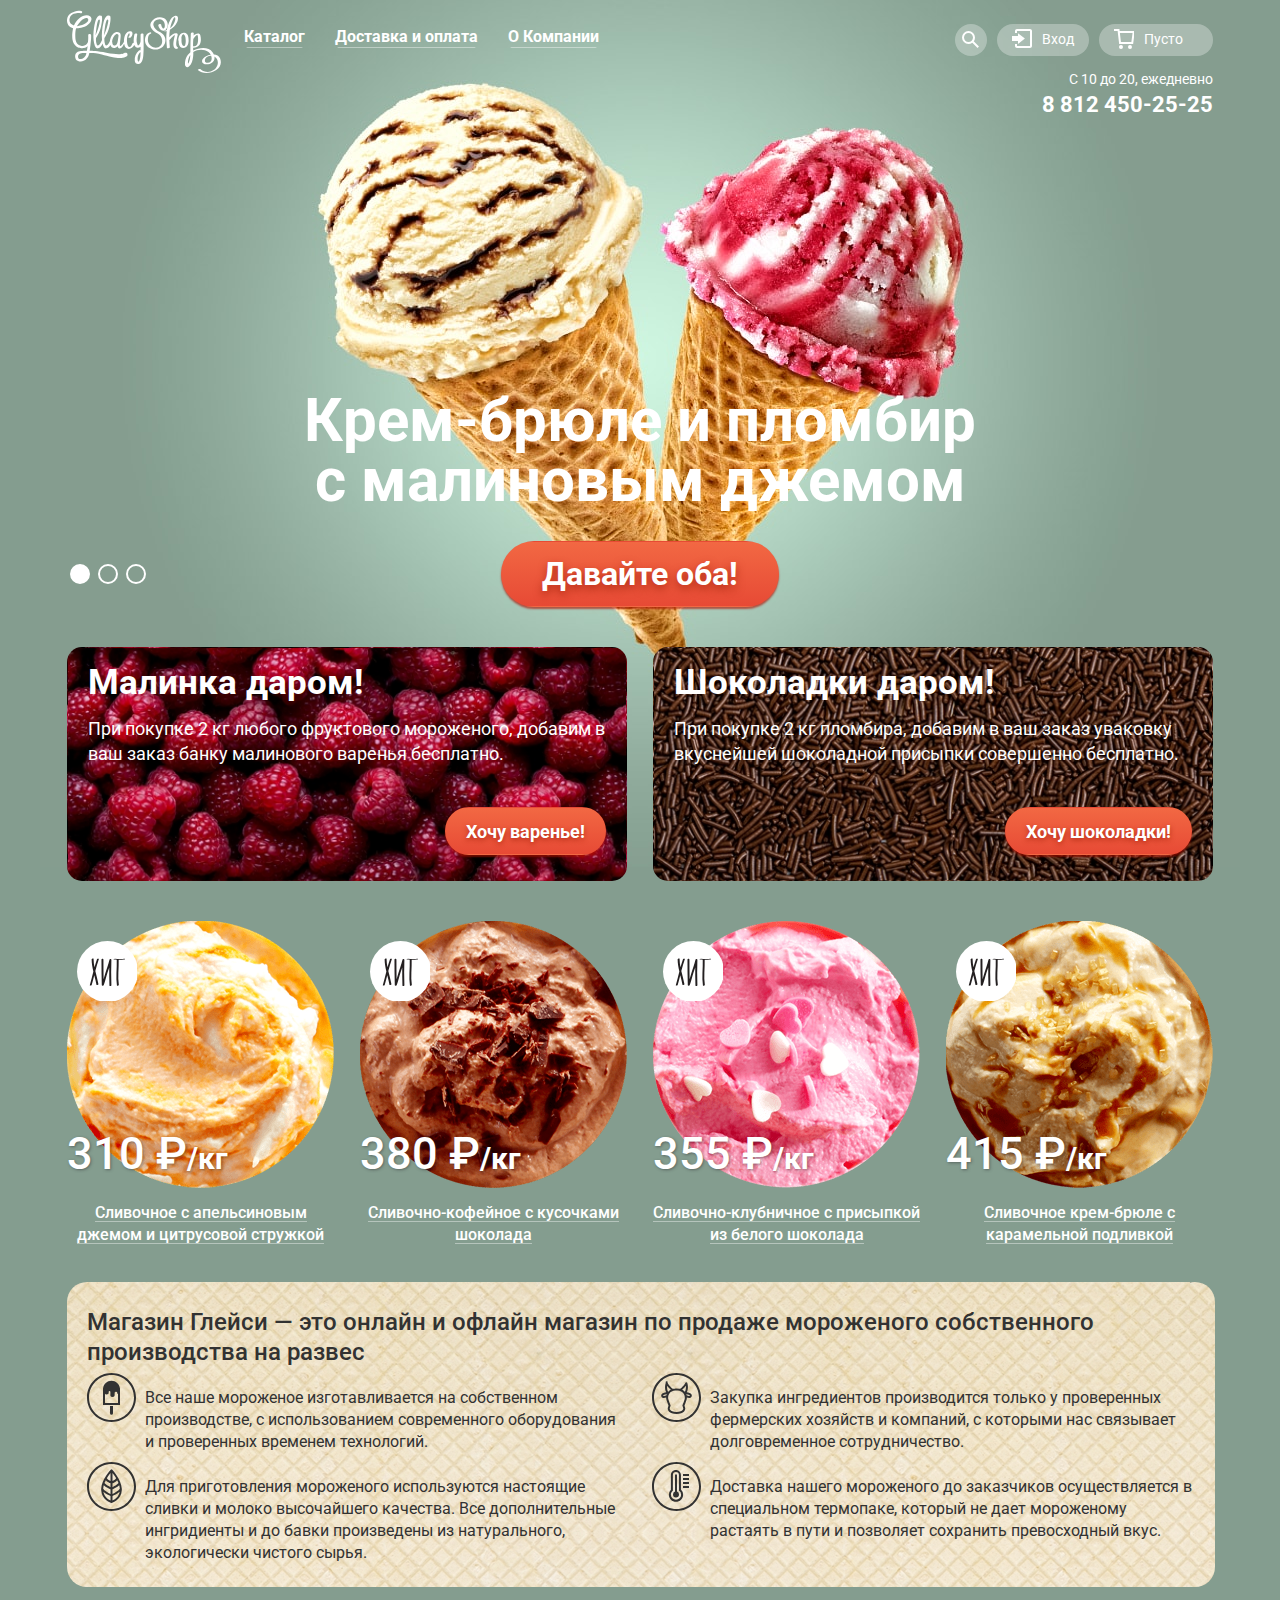
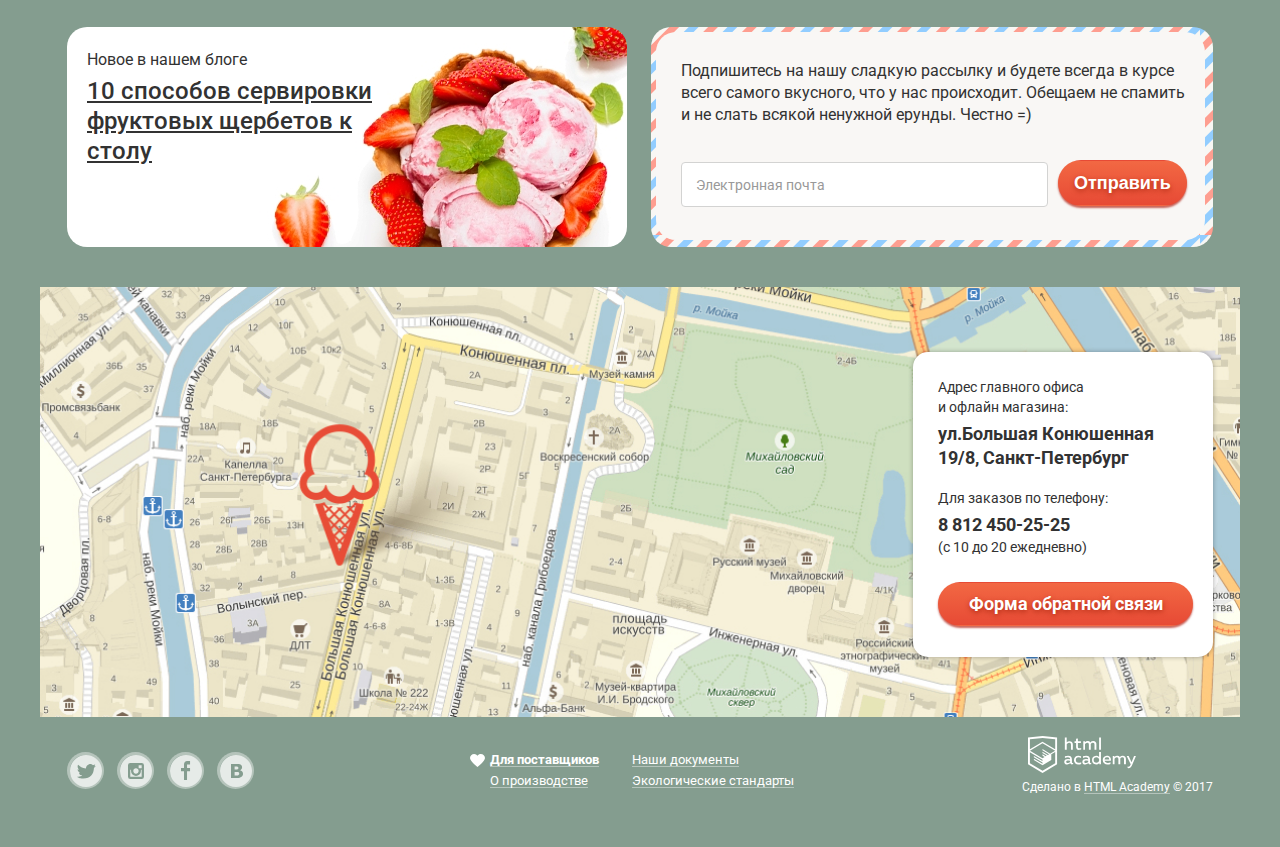
==== commit a9db767f: "final fix" ====
--- a/index.html
+++ b/index.html
@@ -48,11 +48,11 @@
               <h2 class="visually-hidden">Авторизация</h2>
               <form class="enter-form" action="https://echo.htmlacademy.ru/" method="post">
                 <p class="input-wrapper">
-                  <input type="email" name="e-mail" id="login">
+                  <input type="text" name="e-mail" id="login" required>
                   <label for="login">Электронная почта</label>
                 </p>
                 <p class="input-wrapper">
-                  <input type="password" name="password" id="password">
+                  <input type="text" name="password" id="password" required>
                   <label for="password">Пароль</label>
                 </p>
                 <button class="button" type="submit">Войти</button>
@@ -109,36 +109,36 @@
       <section class="catalog-hits">
         <h2 class="visually-hidden">Хиты продаж</h2>
         <article class="catalog-item">
-          <img src="img/product-1-min.png" width="267" height="267" alt="Сливочное с апельсиновым джемом и цитрусовой стружкой">
+          <div class="item-photo">
+            <img src="img/product-1-min.png" width="267" height="267" alt="Сливочное с апельсиновым джемом и цитрусовой стружкой">
+          </div>
           <h4><a class="title-catalog-item" href="#">Сливочное с апельсиновым джемом и цитрусовой стружкой</a></h4>
           <p class="price-item">310 &#8381;<span class="fancy">/кг</span></p>
-          <div class="overlay">
-            <a href="#" class="button button-preview">Быстрый просмотр</a>
-          </div>
-        </article>
-        <article class="catalog-item">
-          <img src="img/product-2-min.png" width="267" height="267" alt="Сливочно-кофейное с кусочками шоколада">
+          <a href="#" class="button button-preview">Быстрый просмотр</a>
+        </article>
+        <article class="catalog-item">
+          <div class="item-photo">
+            <img src="img/product-2-min.png" width="267" height="267" alt="Сливочно-кофейное с кусочками шоколада">
+          </div>
           <h4><a class="title-catalog-item" href="#">Сливочно-кофейное с кусочками шоколада</a></h4>
           <p class="price-item">380 &#8381;<span class="fancy">/кг</span></p>
-          <div class="overlay">
-            <a href="#" class="button button-preview">Быстрый просмотр</a>
-          </div>
-        </article>
-        <article class="catalog-item">
-          <img src="img/product-3-min.png" width="267" height="267" alt="Сливочно-клубничное с присыпкой из белого шоколада">
+          <a href="#" class="button button-preview">Быстрый просмотр</a>
+        </article>
+        <article class="catalog-item">
+          <div class="item-photo">
+            <img src="img/product-3-min.png" width="267" height="267" alt="Сливочно-клубничное с присыпкой из белого шоколада">
+          </div>
           <h4><a class="title-catalog-item" href="#">Сливочно-клубничное с присыпкой из белого шоколада</a></h4>
           <p class="price-item">355 &#8381;<span class="fancy">/кг</span></p>
-          <div class="overlay">
-            <a href="#" class="button button-preview">Быстрый просмотр</a>
-          </div>
-        </article>
-        <article class="catalog-item">
-          <img src="img/product-4-min.png" width="267" height="267" alt="Сливочное крем-брюле с карамельной подливкой">
+          <a href="#" class="button button-preview">Быстрый просмотр</a>
+        </article>
+        <article class="catalog-item">
+          <div class="item-photo">
+            <img src="img/product-4-min.png" width="267" height="267" alt="Сливочное крем-брюле с карамельной подливкой">
+          </div>
           <h4><a class="title-catalog-item" href="#">Сливочное крем-брюле с карамельной подливкой</a></h4>
           <p class="price-item">415 &#8381;<span class="fancy">/кг</span></p>
-          <div class="overlay">
-            <a href="#" class="button button-preview">Быстрый просмотр</a>
-          </div>
+          <a href="#" class="button button-preview">Быстрый просмотр</a>
         </article>
       </section>
       <section class="features">
@@ -159,19 +159,19 @@
             <a class="title-secondary" href="#">10 способов сервировки фруктовых щербетов к столу</a>
           </section>
         </div>
-        <div class="subscribe-alt">
-          <section class="subscribe">
+        <section class="subscribe-alt">
+          <div class="subscribe">
             <h2 class="visually-hidden">Подписка на новости и предложения</h2>
             <p>Подпишитесь на нашу сладкую рассылку и будете всегда в курсе всего самого вкусного, что у нас происходит. Обещаем не спамить и не слать всякой ненужной ерунды. Честно =)</p>
             <form class="subscribe-form" action="https://echo.htmlacademy.ru/" method="post">
               <div class="input-wrapper">
-                <input type="email" name="e-mail" id="e-mail" required>
+                <input type="text" name="e-mail" id="e-mail" required>
                 <label for="e-mail">Электронная почта</label>
               </div>
               <button class="button" type="submit">Отправить</button>
             </form>
-          </section>
-        </div>
+          </div>
+        </section>
       </div>
     </main>
     <div class="map">
@@ -184,7 +184,7 @@
           <p>Для заказов по телефону:<p>
           <p><span class="contact-details phone">8 812 450-25-25</span></p>
           <p>(с 10 до 20 ежедневно)</p>
-          <a class="button contacts-button" href="#">Форма обратной связи</a>
+          <a class="button contacts-button" href="feedback-form.html">Форма обратной связи</a>
         </section>
       </div>
     </div>
@@ -224,7 +224,7 @@
           <label  for="name">Как вас зовут?</label>
         </p>
         <p class="input-wrapper">
-          <input type="email" name="e-mail" id="contact-e-mail" required>
+          <input type="text" name="e-mail" id="contact-e-mail" required>
           <label for="contact-e-mail">Ваша почта для ответа?</label>
         </p>
         <p class="input-wrapper">
@@ -235,6 +235,6 @@
       </form>
     </section>
   </div>
-  <script src="js/popup.js"></script>
- </body>
+<script src="js/popup.js"></script>
+</body>
 </html>
--- a/css/style.css
+++ b/css/style.css
@@ -157,6 +157,7 @@
 
 .main-menu {
 	max-width: 700px;
+	width: 403px;
 	padding: 0;
 	margin-right: 180px;
 	display: flex;
@@ -177,7 +178,6 @@
 
 .main-menu > li {
 	position: relative;
-	margin-right: 5px;
 	padding-bottom: 5px
 }
 
@@ -225,7 +225,7 @@
 	color: #000000;
 }
 
-.dropdown li:not(.current-page):hover {
+.dropdown li:hover {
 	background-color:  #fbded7;
 }
 
@@ -249,6 +249,7 @@
 	padding: 8px 15px;
 	border-radius: 1.2em;
 	font-size: 16px;
+	font-weight: 700;
 	line-height: 1.3;
 	background: linear-gradient(rgba(255, 255, 255, 0.4), rgba(255, 255, 255, 0.4)) no-repeat 0 78%;
 	background-size: 100% 1px;
@@ -269,12 +270,12 @@
 	background-clip: initial;
 }
 
-.current-page {
+.current-page  {
 	background-color: #d07058;
 }
 
 .current-page a {
-	color: white;
+	color: #ffffff;
 }
 
 .user-menu-btn {
@@ -317,14 +318,13 @@
 	position: relative;
 }
 
-.input-wrapper label {
+ .input-wrapper label {
 	position: absolute;
 	left: 15px;
 	top: 14px;
 	font-size: 14px;
 	color: #999;
 }
-
 
 .input-wrapper input,
 .input-wrapper textarea {
@@ -348,24 +348,23 @@
 	top: -1.2em;
 	font-size: 11px;
 	line-height: 1.18;
-}
-
-.input-wrapper input:valid + label,
-.input-wrapper textarea:valid + label {
-	top: -1.2em;
-	font-size: 11px;
-	line-height: 1.18;
+	font-family: inherit;
 }
 
 .input-wrapper input:focus + label,
 .input-wrapper textarea:focus + label {
 	color: #5b9ddf;
-}
-
-.input-wrapper input:focus,
-.input-wrapper textarea:focus {
 	outline-color: #5b9ddf;
 }
+
+.input-wrapper input:valid + label,
+.input-wrapper textarea:valid + label {
+  top: -1.2em;
+  font-size: 11px;
+  line-height: 1.18;
+	font-family: inherit;
+	}
+
 
 .search {
 	width: 345px;
@@ -435,8 +434,11 @@
 }
 
 .enter input {
+	width: 240px;
 	height: 44px;
 }
+
+
 
 .enter .button {
 	padding: 12px 24px;
@@ -737,17 +739,21 @@
 }
 
 .subscribe-alt {
+	width: 562px;
+	padding: 5px;
+	background: url("../img/bg-post.png") 0 0 repeat;
+	border-radius: 20px;
+}
+
+.subscribe {
 	color: #323232;
-	width: 562px;
+	width: 549px;
+	min-height: 208px;
 	padding: 28px 10px 20px 25px ;
-	background: #f9f7f5 0 0 repeat;
+	background: #f9f7f5 0 0 no-repeat;
 	border-radius: 20px;
-	border: 5px solid transparent;
-	border-image-source: url("../img/bg-post.svg");
-	border-image-slice: 5;
-	border-image-repeat: stretch;
-	position: relative;
-}
+}
+
 
 .subscribe-form {
 	display: flex;
@@ -823,6 +829,7 @@
 
 .feedback-wrapper {
 	position: fixed;
+	z-index: 15;
 }
 
 .hidden {
@@ -838,7 +845,7 @@
 	left: 0;
 	margin: 0 auto;
 	z-index: 3;
-	border-radius: 2px;
+	border-radius: 5px;
 }
 
 .feedback h2 {
@@ -862,6 +869,9 @@
 	background: url("../img/cross-small.svg") no-repeat;
 	border: none;
 	background-color: transparent;
+	position: absolute;
+	top: 3px;
+	left: 5px;
 }
 
 .contact-form input {
@@ -893,7 +903,7 @@
 
 .modal-cart-wrapper {
 	width: 540px;
-	padding: 25px 10px;
+	padding: 25px 10px 20px 10px;
 	display: flex;
 	flex-direction: column;
 	justify-content: center;
@@ -915,24 +925,37 @@
 .modal-cart table {
 	width: 100%;
 	font-size: 13px;
-	padding-bottom: 10px;
 	text-align: left;
 	line-height: 1.2;
 }
 
 .modal-cart td {
 	vertical-align: top;
-	padding-bottom: 15px;
-}
-
-	.remove {
+	padding-bottom: 34px;
+}
+
+.remove {
 	width: 5%;
+	position: relative;
 }
 
 .thumb {
 	width: 9%;
-	vertical-align: super;
-}
+	position: relative;
+}
+
+.catalog-item-thumb-1 {
+	position: absolute;
+	top: -6px;
+	left: 5px;
+}
+
+.catalog-item-thumb-2 {
+	position: absolute;
+	top: -6px;
+	left: 5px;
+}
+
 
 .item-name {
 	width: 44%;
@@ -954,11 +977,12 @@
 
 .total-cart {
 	font-weight: bold;
-	margin-bottom: 10px;
-}
-
-.button-cart a{
-	padding: 20px;
+	margin-bottom: 13px;
+}
+
+.button-cart {
+	line-height: 1.4;
+	margin-bottom: 0px;
 }
 
 .user-menu-item .search-btn {
@@ -1224,9 +1248,8 @@
 .catalog-item {
 	width: 267px;
 	text-align: center;
-	position: relative;
 	margin-bottom: 16px;
-	z-index: 1;
+	position: relative;
 }
 
 .catalog-item h4 {
@@ -1235,25 +1258,54 @@
 	padding-bottom: 20px;
 }
 
-.overlay {
-	position: absolute;
-	top: -7px;
-	left: -14px;
-	z-index: -2;
-	width: 290px;
-	min-height: 407px;
-	background: rgba(255, 255, 255, 0.2) 0 0 no-repeat;
+.catalog-item::before, .catalog-item::after {
+	content: "";
+	position: absolute;
+	right: -14px;
+	left: -13px;
+}
+
+
+.catalog-item::before {
+	z-index: -1;
+	top: -6px;
+	bottom: 0;
+	border-top-right-radius: 5px;
+	border-top-left-radius: 5px;
+}
+
+.catalog-hits .catalog-item::before {
+	z-index: 0;
+}
+
+.catalog-item::after {
+	z-index: 1;
+	top: 100%;
+	bottom: -55px;
+	border-bottom-right-radius: 5px;
+	border-bottom-left-radius: 5px;
+}
+
+.catalog-item:hover::before,
+.catalog-item:hover::after {
+  background-color: rgba(248, 247, 244, 0.3);
+}
+
+.catalog-item:hover::after {
 	box-shadow: 0 20px 20px rgba(0, 0, 0, 0.4);
-	border-radius: 5px;
+}
+
+.button-preview {
 	display: none;
-}
-
-.overlay .button-preview {
-	margin-top: 340px;
-	z-index: 5;
-}
-
-.catalog-item:hover > .overlay {
+	position: absolute;
+	z-index: 2;
+	bottom: -32px;
+	left: 12%;
+	color: inherit;
+	background-color: red;
+}
+
+.catalog-item:hover .button-preview {
 	display: block;
 }
 
@@ -1270,12 +1322,18 @@
 	bottom: 45px;
 	cursor: pointer;
 	text-shadow: 1px 1px 3px rgba(49, 50, 53, 0.5);
-}
-
-.catalog-hits .catalog-item::before {
-	position: absolute;
-	content: "";
-	top:auto;
+	z-index: 3;
+}
+
+.item-photo {
+	position: relative;
+}
+
+.catalog-hits .item-photo::before {
+	position: absolute;
+	content: "";
+	top: 20px;
+	left: 10px;
 	width: 60px;
 	height: 60px;
 	background: url("../img/hit.svg")
@@ -1573,3 +1631,10 @@
 	height: 1px;
 	background: rgba(255, 255, 255, 0.3);
 }
+
+.page-overlay {
+	position: fixed:
+	top: 0; right: 0; bottom: 0; left: 0;
+	z-index: 10;
+	background-color: rgba(0, 0 ,0, .3);
+}
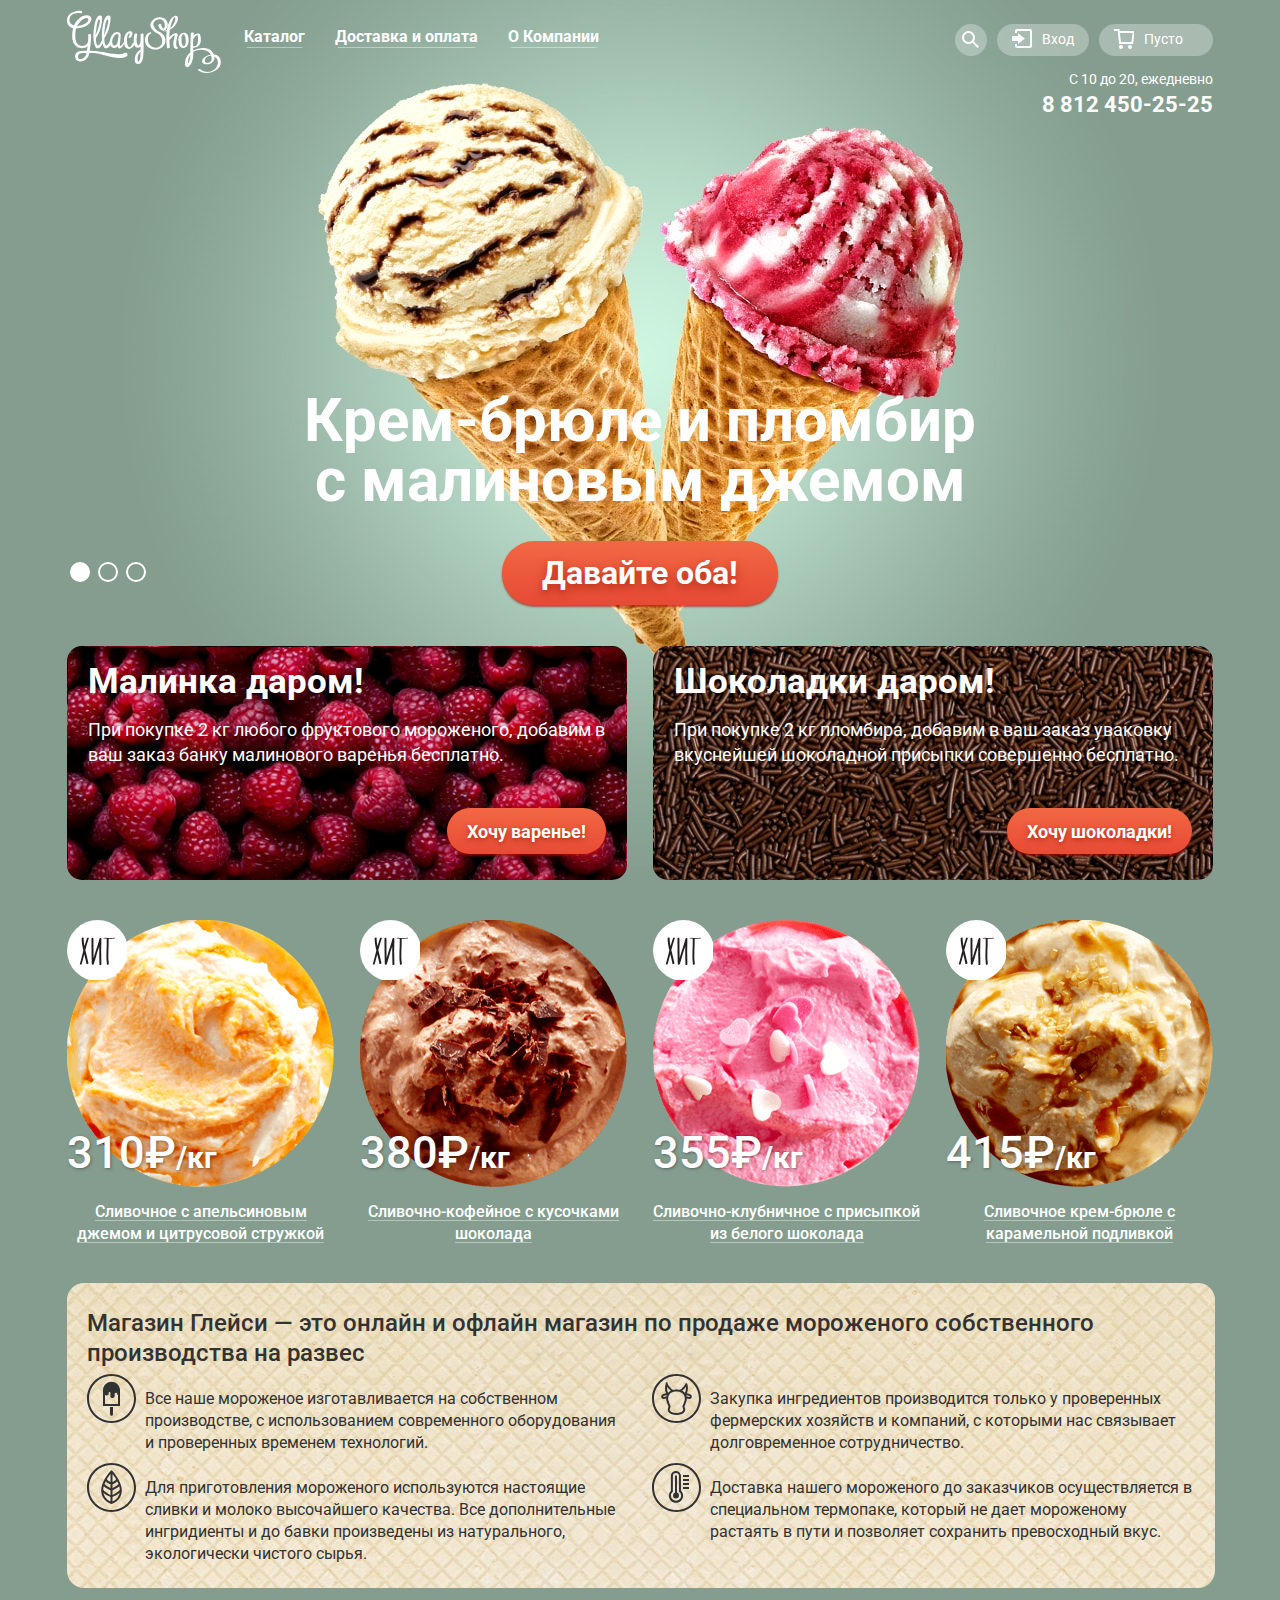
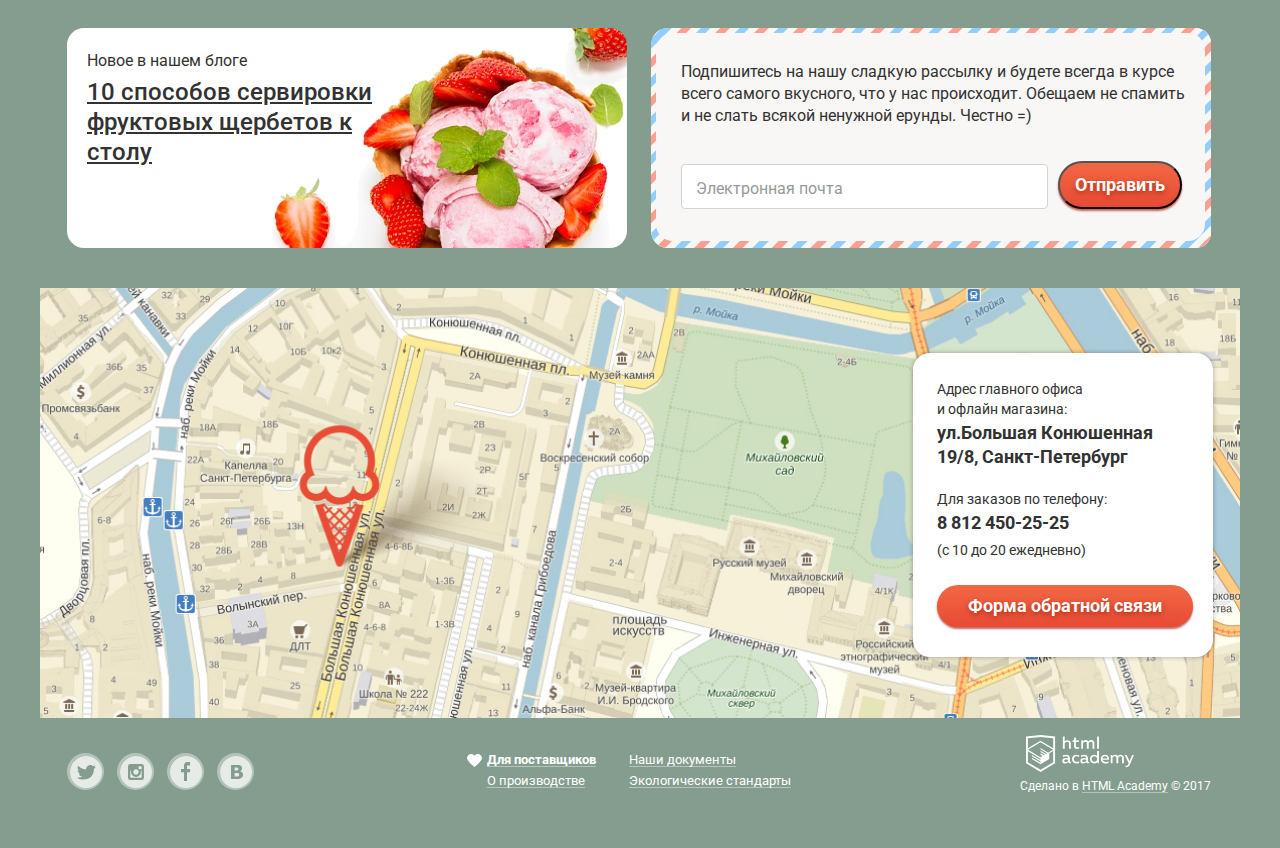
==== commit 75fdc150: "final fix" ====
--- a/index.html
+++ b/index.html
@@ -36,7 +36,7 @@
             <div class="modal search">
               <form action="https://echo.htmlacademy.ru" method="get">
                 <p class="input-wrapper">
-                  <input type="search" name="search" id="search-field">
+                  <input type="text" name="search" id="search-field" required>
                   <label for="search-field">Что ищем?</label>
                 </p>
               </form>
@@ -113,7 +113,7 @@
             <img src="img/product-1-min.png" width="267" height="267" alt="Сливочное с апельсиновым джемом и цитрусовой стружкой">
           </div>
           <h4><a class="title-catalog-item" href="#">Сливочное с апельсиновым джемом и цитрусовой стружкой</a></h4>
-          <p class="price-item">310 &#8381;<span class="fancy">/кг</span></p>
+          <p class="price-item">310&#8381;<span class="fancy">/кг</span></p>
           <a href="#" class="button button-preview">Быстрый просмотр</a>
         </article>
         <article class="catalog-item">
@@ -121,7 +121,7 @@
             <img src="img/product-2-min.png" width="267" height="267" alt="Сливочно-кофейное с кусочками шоколада">
           </div>
           <h4><a class="title-catalog-item" href="#">Сливочно-кофейное с кусочками шоколада</a></h4>
-          <p class="price-item">380 &#8381;<span class="fancy">/кг</span></p>
+          <p class="price-item">380&#8381;<span class="fancy">/кг</span></p>
           <a href="#" class="button button-preview">Быстрый просмотр</a>
         </article>
         <article class="catalog-item">
@@ -129,7 +129,7 @@
             <img src="img/product-3-min.png" width="267" height="267" alt="Сливочно-клубничное с присыпкой из белого шоколада">
           </div>
           <h4><a class="title-catalog-item" href="#">Сливочно-клубничное с присыпкой из белого шоколада</a></h4>
-          <p class="price-item">355 &#8381;<span class="fancy">/кг</span></p>
+          <p class="price-item">355&#8381;<span class="fancy">/кг</span></p>
           <a href="#" class="button button-preview">Быстрый просмотр</a>
         </article>
         <article class="catalog-item">
@@ -137,7 +137,7 @@
             <img src="img/product-4-min.png" width="267" height="267" alt="Сливочное крем-брюле с карамельной подливкой">
           </div>
           <h4><a class="title-catalog-item" href="#">Сливочное крем-брюле с карамельной подливкой</a></h4>
-          <p class="price-item">415 &#8381;<span class="fancy">/кг</span></p>
+          <p class="price-item">415&#8381;<span class="fancy">/кг</span></p>
           <a href="#" class="button button-preview">Быстрый просмотр</a>
         </article>
       </section>
@@ -235,6 +235,6 @@
       </form>
     </section>
   </div>
-<script src="js/popup.js"></script>
+  <script src="js/popup-min.js"></script>
 </body>
 </html>
--- a/css/style.css
+++ b/css/style.css
@@ -106,12 +106,12 @@
 
 .button {
 	display: inline-block;
-	border: 1px solid transparent;
 	max-width: 100%;
 	text-align: center;
 	text-decoration: none;
 	padding: 0.68em 0.95em;
 	font-size: 18px;
+	font-family: inherit;
 	line-height: 1;
 	border-radius: 1.9em;
 	font-weight: 700;
@@ -132,7 +132,7 @@
 		from(#f58669),
 		to(#ec6e5d)
 		);
-		background-image: linear-gradient(#f58669, #ec6e5d);
+	background-image: linear-gradient(#f58669, #ec6e5d);
 	}
 
 .button:active {
@@ -322,7 +322,7 @@
 	position: absolute;
 	left: 15px;
 	top: 14px;
-	font-size: 14px;
+	font-size: 16px;
 	color: #999;
 }
 
@@ -365,7 +365,6 @@
 	font-family: inherit;
 	}
 
-
 .search {
 	width: 345px;
 	padding: 20px 15px;
@@ -525,7 +524,7 @@
 	text-align: center;
 	margin-right: auto;
 	margin-left:  auto;
-	margin-bottom: 20px;
+	margin-bottom: 21px;
 }
 
 .slider .button {
@@ -604,7 +603,7 @@
 .promo-banner p {
 	font-size: 18px;
 	margin: 0;
-	padding-top: 13px;
+	padding-top: 15px;
 	padding-left: 5px;
 	padding-bottom: 40px;
 }
@@ -634,7 +633,7 @@
 	font-size: 16px;
 	background: url("../img/waffel.jpg")  0 0 repeat;
 	background-color: #f1e6cf;
-	border-radius: 20px;
+	border-radius: 17px;
 }
 
 .features .title-secondary {
@@ -713,7 +712,7 @@
 	color:  #323232;
 	background: url("../img/strawberry-background.jpg") 63% 50% no-repeat;
 	background-color: #ffffff;
-	border-radius: 20px;
+	border-radius: 17px;
 	padding-top: 22px;
 	padding-left: 20px;
 	padding-right: 230px;
@@ -741,8 +740,8 @@
 .subscribe-alt {
 	width: 562px;
 	padding: 5px;
-	background: url("../img/bg-post.png") 0 0 repeat;
-	border-radius: 20px;
+	background: url("../img/bg-post.svg") 0 0 no-repeat;
+	border-radius: 17px;
 }
 
 .subscribe {
@@ -751,7 +750,7 @@
 	min-height: 208px;
 	padding: 28px 10px 20px 25px ;
 	background: #f9f7f5 0 0 no-repeat;
-	border-radius: 20px;
+	border-radius: 17px;
 }
 
 
@@ -789,12 +788,12 @@
 
 .contacts {
 	width: 300px;
-	min-height: 305px;
-	padding-left: 25px;
-	padding-top: 25px;
+	min-height: 304px;
+	padding-left: 24px;
+	padding-top: 26px;
 	padding-right: 20px;
 	color: #323232;
-	border-radius: 15px;
+	border-radius: 17px;
 	background-color: #ffffff;
 	box-shadow: 0 0 5px rgba(0,0,0,0.3);
 	position: absolute;
@@ -814,12 +813,12 @@
 	font-size: 18px;
 	line-height: 1.33;
 	font-weight: bold;
-	margin-top: 5px;
-	margin-bottom: 18px;
+	margin-top: 2px;
+	margin-bottom: 20px;
 }
 
 .contact-details.phone {
-	margin-bottom: auto;
+	margin-bottom: 5px;
 }
 
 .contacts-button {
@@ -829,7 +828,7 @@
 
 .feedback-wrapper {
 	position: fixed;
-	z-index: 15;
+
 }
 
 .hidden {
@@ -844,7 +843,7 @@
 	right: 0;
 	left: 0;
 	margin: 0 auto;
-	z-index: 3;
+	z-index: 13;
 	border-radius: 5px;
 }
 
@@ -1102,7 +1101,7 @@
 	padding: 8px 20px;
 	vertical-align: middle;
 	color: #ffffff;
-	background-color: rgba(255, 255, 255, 0.3);
+	background-color: rgba(255, 255, 255, 0.2);
 	border-radius: 40px;
 	border: 2px solid #ffffff;
 	margin-top: 23px;
@@ -1248,7 +1247,7 @@
 .catalog-item {
 	width: 267px;
 	text-align: center;
-	margin-bottom: 16px;
+	margin-bottom: 18px;
 	position: relative;
 }
 
@@ -1288,11 +1287,11 @@
 
 .catalog-item:hover::before,
 .catalog-item:hover::after {
-  background-color: rgba(248, 247, 244, 0.3);
+  background-color: rgba(248, 247, 244, 0.2);
 }
 
 .catalog-item:hover::after {
-	box-shadow: 0 20px 20px rgba(0, 0, 0, 0.4);
+	box-shadow: 0 20px 20px rgba(0, 0, 0, 0.2);
 }
 
 .button-preview {
@@ -1311,6 +1310,7 @@
 
 .title-catalog-item {
 	font-weight: 500;
+	z-index: 3;
 }
 
 .price-item {
@@ -1332,8 +1332,8 @@
 .catalog-hits .item-photo::before {
 	position: absolute;
 	content: "";
-	top: 20px;
-	left: 10px;
+	top: 0;
+	left: 0;
 	width: 60px;
 	height: 60px;
 	background: url("../img/hit.svg")
@@ -1372,8 +1372,8 @@
 }
 
 .company-details {
-	margin-top: 24px;
-	margin-left: 50px;
+	margin-top: 23px;
+	margin-left: 46px;
 	width: 350px;
 	min-height: 30px;
 	display: flex;
@@ -1390,10 +1390,10 @@
 
 .footer-copyright {
 	font-size: 12px;
-	margin-top: 8px;
+	margin-top: 6px;
 	width: 200px;
 	min-height: 60px;
-	margin-right: 0;
+	margin-right: 2px;
 }
 
 .footer-copyright p {
@@ -1454,7 +1454,7 @@
 .range-controls {
 	position: relative;
 	padding: 17px 20px;
-	background: rgba(255, 255, 255, 0.3);
+	background: rgba(255, 255, 255, 0.2);
 	border-radius: 40px;
 }
 
@@ -1501,7 +1501,7 @@
 	display: flex;
 	justify-content: space-between;
 	list-style: none;
-	background-color: rgba(255, 255, 255, 0.3);
+	background-color: rgba(255, 255, 255, 0.2);
 	border-radius: 40px;
 	padding: 7px 10px;
 }
@@ -1537,7 +1537,7 @@
 	border: 1px solid transparent;
 	border-radius: 40px;
 	font-size: inherit;
-	background-color: rgba(255, 255, 255, 0.3);
+	background-color: rgba(255, 255, 255, 0.2);
 	cursor: pointer;
 	-webkit-appearance: none;
 	-moz-appearance: none;
@@ -1633,7 +1633,12 @@
 }
 
 .page-overlay {
-	position: fixed:
+	overflow: hidden;
+}
+
+.page-overlay::before {
+	content: "";
+	position: fixed;
 	top: 0; right: 0; bottom: 0; left: 0;
 	z-index: 10;
 	background-color: rgba(0, 0 ,0, .3);
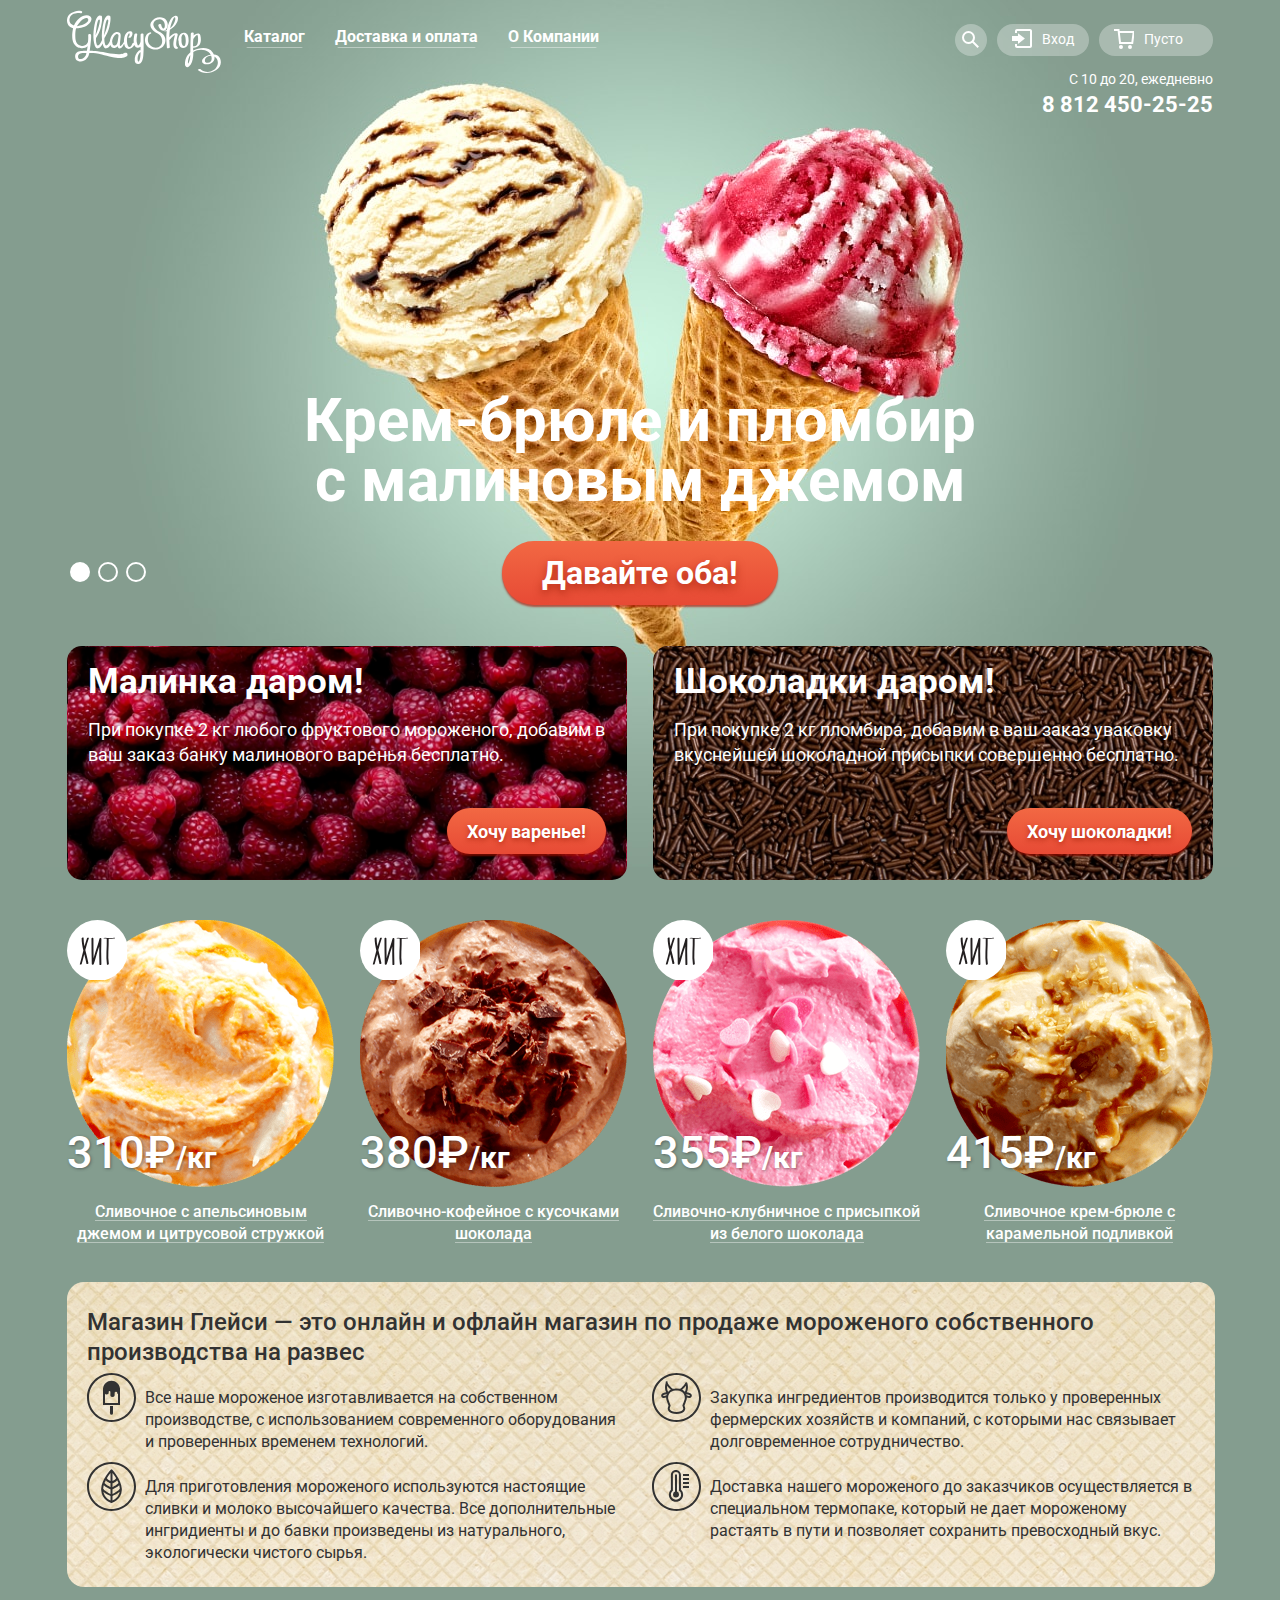
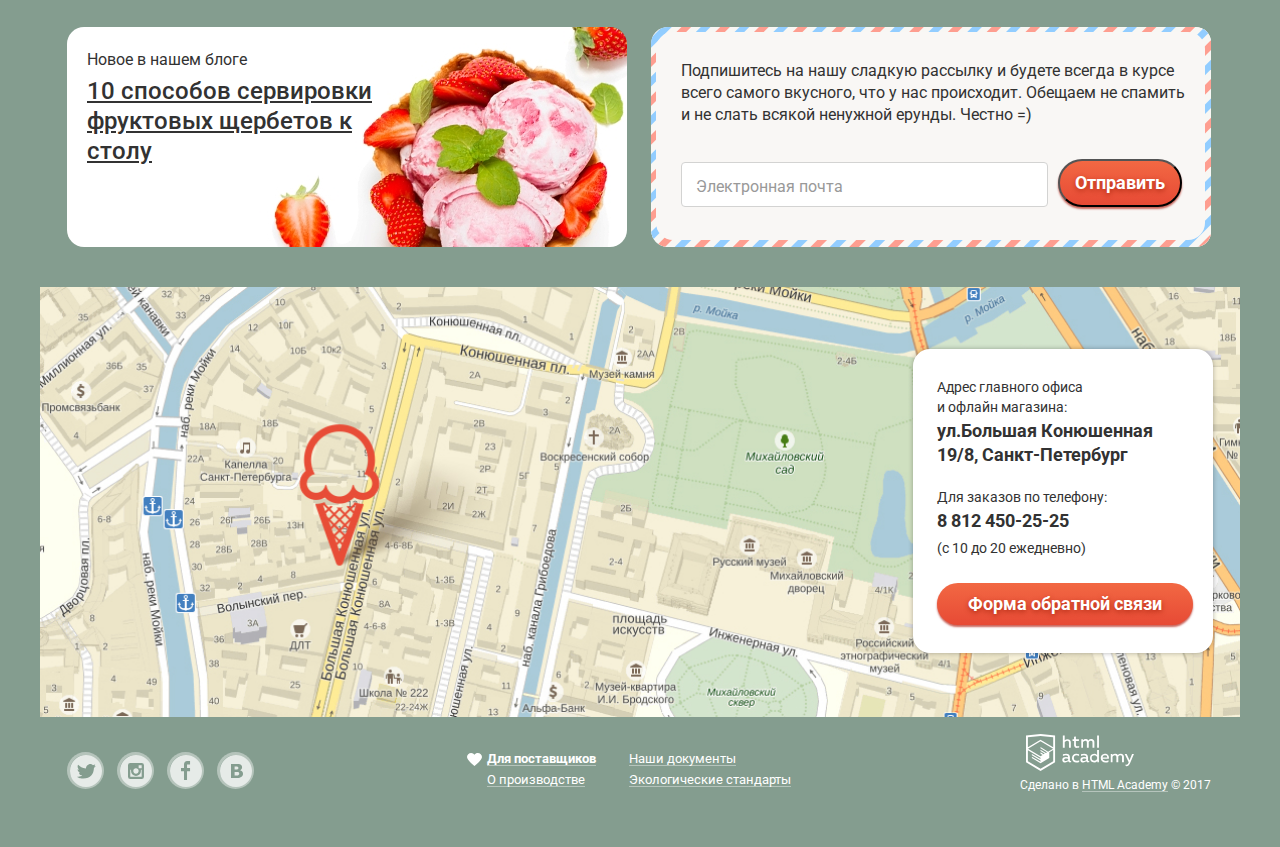
==== commit 32a03500: "final fixes" ====
--- a/index.html
+++ b/index.html
@@ -4,7 +4,7 @@
   <meta charset="utf-8">
   <title>Глейси - магазин мороженого </title>
   <link href="css/normalize.css" rel="stylesheet">
-  <link href="css/style.css" rel="stylesheet">
+  <link href="css/style-min.css" rel="stylesheet">
   <link href="https://fonts.googleapis.com/css?family=Roboto:400,500,700&amp;subset=cyrillic" rel="stylesheet">
 </head>
 <body>
--- a/css/style-min.css
+++ b/css/style-min.css
@@ -0,0 +1 @@
+@charset "utf-8";*,*::before,*::after{box-sizing:border-box}body{margin:0;padding:0;background-color:#849d8f;color:#fff;font-family:"Roboto","Arial",sans-serif;font-size:16px;line-height:1.38}.body>input[type="radio"]{display:none}.site-wrapper{min-width:1200px;background-color:#849d8f;background:url(../img/back-1-min.jpg) top center no-repeat;transition:background-image 0s ease,background-color 0s ease}.site-wrapper::before,.site-wrapper::after{content:"";visibility:hidden}.site-wrapper::before,.site-wrapper::after{background-image:url(../img/back-2-min.jpg)}.site-wrapper::after{background-image:url(../img/back-3-min.jpg)}.container{width:1200px;margin:0 auto;padding:10px 27px;position:relative}.visually-hidden:not(:focus):not(:active),input[type="checkbox"].visually-hidden,input[type="radio"].visually-hidden,input[type="range"].visually-hidden{position:absolute;width:1px;height:1px;margin:-1px;border:0;padding:0;white-space:nowrap;clip-path:inset(100%);clip:rect(0 0 0 0);overflow:hidden}.main-menu,.dropdown,.user-menu,.features ul,.main-footer ul,.breadcrumbs,.filters,.pagination-list{list-style:none}a{color:#fff}.breadcrumbs a,.title-catalog-item,.details-link{text-decoration:none;background:linear-gradient(rgba(255,255,255,.4),rgba(255,255,255,.4)) no-repeat 0 100%;background-size:100% 1px}.breadcrumbs a:hover,.title-catalog-item:hover,.details-link:hover{color:#f58669;background:linear-gradient(#f58669,#ec6e5d) no-repeat 0 100%;background-size:100% 1px}.breadcrumbs a:focus,.title-catalog-item:focus,.details-link:focus{color:#f58669;background:linear-gradient(#f58669,#ec6e5d) no-repeat 0 100%;background-size:100% 1px}.button{display:inline-block;max-width:100%;text-align:center;text-decoration:none;padding:.68em .95em;font-size:18px;font-family:inherit;line-height:1;border-radius:1.9em;font-weight:700;color:#fff;box-shadow:0 2px 2px rgba(172,16,0,.64);text-shadow:0 .11em .27em rgba(160,32,11,.75);background-color:#fff;background-image:linear-gradient(to top,#e74a35 0%,#f26843 100%)}.button:hover{color:#fff;background-image:-webkit-gradient(linear,left top,left bottom,from(#f58669),to(#ec6e5d));background-image:linear-gradient(#f58669,#ec6e5d)}.button:active{transform:translateY(1px);box-shadow:inset 0 2px 2px #942718;background-color:rgba(0,0,0,.07);background-color:#fff;background-image:linear-gradient(to top,#e1613e 0%,#d74531 100%)}.main-navigation .main-header-logo{padding:0}.main-navigation a{text-decoration:none;padding:8px 15px;display:block;vertical-align:middle;border-radius:20px}.main-menu{max-width:700px;width:403px;padding:0;margin-right:180px;display:flex;flex-wrap:wrap;align-items:center}.user-menu{margin:0;padding:0;width:400px;text-align:right;display:flex;justify-content:flex-end;align-items:center;position:relative}.main-menu>li{position:relative;padding-bottom:5px}.main-menu>li:hover .dropdown{display:block}.main-menu .dropdown{width:143px;font-size:14px;background-color:#fff;border-radius:5px;position:absolute;top:40px;left:-4px;z-index:10;display:none}.dropdown li{padding-left:5px}.dropdown li:last-child{padding-bottom:4px}.new{padding-top:3px;margin-bottom:8px;position:relative}.new::after{content:"";position:absolute;top:38px;left:6px;width:126px;height:1px;background:#d3d3d2}.dropdown a{color:#000}.dropdown li:hover{background-color:#fbded7}.dropdown li:active{background-color:#f6b5a5}.dropdown li:nth-child(1):hover{border-radius:5px 5px 0 0}.dropdown li:last-child:hover{border-radius:0 0 5px 5px}.main-menu-link{display:inline-block;vertical-align:middle;text-decoration:none;color:#fff;padding:8px 15px;border-radius:1.2em;font-size:16px;font-weight:700;line-height:1.3;background:linear-gradient(rgba(255,255,255,.4),rgba(255,255,255,.4)) no-repeat 0 78%;background-size:100% 1px;background-clip:content-box}.main-menu-link:hover{background:none;background-color:#fff;color:#323232;background-clip:initial}.main-menu-link:focus{color:#323232;background-color:#f7f6f3;box-shadow:inset 0 2px 1px #696969;background-clip:initial}.current-page{background-color:#d07058}.current-page a{color:#fff}.user-menu-btn{font-size:14px;line-height:1.14;text-align:center;background-color:rgba(255,255,255,.3);margin-left:10px}.user-menu-item .enter-btn,.user-menu-item .cart-btn,.user-menu-item .search-btn{padding-left:45px;position:relative}.user-menu-item .cart-btn{padding-right:30px}.user-menu li{padding:10px 0}.user-menu>li:hover .search,.user-menu>li:hover .enter,.user-menu>li:hover .modal-cart{display:block}.modal{color:#323232;border-radius:5px;background-color:#f8f7f4;box-shadow:0 20px 20px rgba(0,0,0,.4)}.input-wrapper{position:relative}.input-wrapper label{position:absolute;left:15px;top:14px;font-size:16px;color:#999}.input-wrapper input,.input-wrapper textarea{border-radius:4px;border:1px solid #d3d3d2;padding:14px 14px 16px;font-size:16px;font-weight:700;line-height:1.5;color:#323232;font-family:inherit}.input-wrapper input:hover,.input-wrapper textarea:hover{border:1px solid #a5a4a4}.input-wrapper input:focus + label,.input-wrapper textarea:focus + label{top:-1.2em;font-size:11px;line-height:1.18;font-family:inherit}.input-wrapper input:focus + label,.input-wrapper textarea:focus + label{color:#5b9ddf;outline-color:#5b9ddf}.input-wrapper input:valid + label,.input-wrapper textarea:valid + label{top:-1.2em;font-size:11px;line-height:1.18;font-family:inherit}.search{width:345px;padding:20px 15px;text-align:left;position:absolute;top:36px;right:225px;margin-top:10px;z-index:10;display:none}.search p{margin:0}.search input{width:100%;height:44px}.enter{width:277px;padding-top:3px;padding-right:10px;padding-left:20px;padding-bottom:10px;position:absolute;top:36px;right:125px;margin-top:10px;z-index:10;display:none;text-align:left}.enter a{font-size:13px;line-height:.5;text-align:left;padding-left:0;padding-right:7px}.enter-links{float:right;margin-bottom:12px}.enter-btn::before{content:"";position:absolute;top:5px;left:15px;width:20px;height:20px;background:url(../img/entrance.svg) 0 0 no-repeat}.enter-btn:hover::before{background:url(../img/entrance-black.svg) 0 0 no-repeat}.enter p{margin-bottom:20px}.enter input{width:240px;height:44px}.enter .button{padding:12px 24px}.cart-btn::before{content:"";position:absolute;top:5px;left:15px;width:20px;height:20px;background:url(../img/basket.svg) 0 0 no-repeat}.cart-btn:hover::before{background:url(../img/basket-black.svg) 0 0 no-repeat}.user-menu-item .products-added{color:#000;background-color:#fff;padding:7px 15px 10px 40px;border-radius:20px;position:relative}.products-added::before{content:"";position:absolute;top:5px;left:15px;width:20px;height:20px;background:url(../img/basket-red.svg) 0 0 no-repeat}.user-menu-btn:hover{color:#000;background-color:#fff}.contact-phone{display:inline-block;font-size:22px;font-weight:700;line-height:1;margin-top:5px;margin-bottom:0}.title-promo{width:700px;margin:0 auto;margin-bottom:30px;font-size:60px;line-height:1}.title-banner{font-size:35px;line-height:1.17;margin:0;padding-left:5px}.title-main{font-size:35px;line-height:1.17;margin:0;padding-top:3px;padding-left:2px}.title-secondary{font-size:24px;line-height:1.25;font-weight:500}.slider{position:relative;padding-top:311px;text-align:center;margin-right:auto;margin-left:auto;margin-bottom:21px}.slider .button{font-size:32px;font-weight:700;line-height:1.38;padding:10px 40px}.slider-controls{position:absolute;bottom:33px;left:30px;z-index:20;font-size:0}.slider-controls label{display:inline-block;width:20px;height:20px;margin-right:8px;vertical-align:top;background-color:transparent;border:2px solid #fff;border-radius:50%;cursor:pointer}.slider-controls label:hover{background-color:rgba(255,255,255,.5)}.slide{display:none}#btn-1:checked~.site-wrapper #slide-1,#btn-2:checked~.site-wrapper #slide-2,#btn-3:checked~.site-wrapper #slide-3{display:block}#btn-1:checked~.site-wrapper{background-color:#849d8f;background-image:url(../img/back-1-min.jpg)}#btn-2:checked~.site-wrapper{background-color:#8996a6;background-image:url(../img/back-2-min.jpg)}#btn-3:checked~.site-wrapper{background-color:#9d8b84;background-image:url(../img/back-3-min.jpg)}#btn-1:checked~.site-wrapper label[for="btn-1"],#btn-2:checked~.site-wrapper label[for="btn-2"],#btn-3:checked~.site-wrapper label[for="btn-3"]{background-color:#fff}.promo-banner{width:560px;padding-top:15px;padding-left:15px;padding-right:20px;padding-bottom:20px;border:1px solid transparent;border-radius:15px;background:#f8f5f2 0 0 repeat}.promo-banner p{font-size:18px;margin:0;padding-top:15px;padding-left:5px;padding-bottom:40px}.promo-banner .button{padding:15px 20px 13px;float:right;margin-bottom:5px}.promo-banner.raspberry{background:#9b2a4a url(../img/malina.jpg);background-size:cover}.promo-banner.chocolate{background:#512f21 url(../img/choco.jpg);background-size:cover}.features{width:1148px;min-height:305px;margin-bottom:40px;padding:25px 20px 0 20px;color:#323232;font-size:16px;background:url(../img/waffel.jpg) 0 0 repeat;background-color:#f1e6cf;border-radius:17px}.features .title-secondary{padding-bottom:10px}.features ul,.features h3{margin:0;padding:0}.features-factors{display:flex;justify-content:space-between;flex-wrap:wrap}.features-factor{width:540px;padding-top:10px;padding-left:58px;margin-bottom:13px;margin-right:3px}.f1,.f2,.f3,.f4{position:relative}.f1::before{content:"";position:absolute;top:-4px;left:0;width:50px;height:50px;background:url(../img/ice-cream.svg) 0 0 no-repeat}.f2::before{content:"";position:absolute;top:-4px;left:0;width:50px;height:50px;background:url(../img/cow.svg) 0 0 no-repeat}.f3::before{content:"";position:absolute;top:-4px;left:0;width:50px;height:50px;background:url(../img/eco.svg) 0 0 no-repeat}.f4::before{content:"";position:absolute;top:-4px;left:0;width:50px;height:50px;background:url(../img/thermometer.svg) 0 0 no-repeat}.blog-news-alt{width:560px;color:#323232;background:url(../img/strawberry-background.jpg) 63% 50% no-repeat;background-color:#fff;border-radius:17px;padding-top:22px;padding-left:20px;padding-right:230px;background-size:cover}.blog-news-alt p{margin:0;padding-bottom:5px}.blog-news a{color:#323232}.blog-news a:hover{color:#e84d37}.subscribe-alt p{margin:0;padding:0}.subscribe-alt{width:562px;padding:5px;background:url(../img/bg-post.svg) 0 0 no-repeat;border-radius:17px}.subscribe{color:#323232;width:549px;min-height:208px;padding:28px 10px 20px 25px;background:#f9f7f5 0 0 no-repeat;border-radius:17px}.subscribe-form{display:flex;align-items:baseline;margin-top:33px}.subscribe-alt input{width:367px;height:45px;margin-right:10px}.subscribe-alt .button{float:right;vertical-align:middle;padding:13px 15px}.map{position:relative;min-height:430px}.map img{position:absolute;width:1200px;height:430px;top:0;right:0;bottom:0;left:0;margin:auto;z-index:1}.contacts{width:300px;min-height:304px;padding-left:24px;padding-top:28px;padding-right:20px;color:#323232;border-radius:17px;background-color:#fff;box-shadow:0 0 5px rgba(0,0,0,.3);position:absolute;top:62px;right:27px;z-index:2}.contacts p{margin:0;font-size:14px;line-height:1.43}.contact-details{display:inline-block;font-size:18px;line-height:1.33;font-weight:700;margin-top:2px;margin-bottom:20px}.contact-details.phone{margin-bottom:5px}.contacts-button{margin-top:25px;width:100%}.feedback-wrapper{position:fixed}.hidden{display:none}.feedback{width:480px;padding-top:12px;padding-left:25px;top:340px;right:0;left:0;margin:0 auto;z-index:13;border-radius:5px}.feedback h2{margin:0;padding:0}.feedback .modal-close{float:right;margin-right:17px;width:18px;height:18px;background:url(../img/cross-big.svg) no-repeat;border:none;background-color:transparent}.item-remove{width:11px;height:11px;background:url(../img/cross-small.svg) no-repeat;border:none;background-color:transparent;position:absolute;top:3px;left:5px}.contact-form input{width:267px;height:44px;margin-bottom:5px}.contact-form textarea{width:430px;resize:none;font-family:inherit}.feedback button{float:right;margin-right:25px;margin-bottom:30px}.modal-cart{position:absolute;top:36px;right:0;z-index:10;display:none;margin-top:10px}.modal-cart-wrapper{width:540px;padding:25px 10px 20px 10px;display:flex;flex-direction:column;justify-content:center;align-items:flex-end;position:relative}.modal-cart-wrapper:after{width:507px;content:"";position:absolute;bottom:110px;right:0;left:17px;height:1px;background-color:#e2e2e2}.modal-cart table{width:100%;font-size:13px;text-align:left;line-height:1.2}.modal-cart td{vertical-align:top;padding-bottom:34px}.remove{width:5%;position:relative}.thumb{width:9%;position:relative}.catalog-item-thumb-1{position:absolute;top:-6px;left:5px}.catalog-item-thumb-2{position:absolute;top:-6px;left:5px}.item-name{width:44%}.quantity{width:13%;text-align:right}.price{width:14%;color:#aaa7a7}.total{width:14%}.total-cart{font-weight:700;margin-bottom:13px}.button-cart{line-height:1.4;margin-bottom:0}.user-menu-item .search-btn{padding:16px}.search-btn::before{content:"";position:absolute;top:7px;left:7px;width:18px;height:18px;background:url(../img/loupe.svg) 0 0 no-repeat}.search-btn:hover::before{background:url(../img/loupe-black.svg) 0 0 no-repeat}.enter a{color:#3d3d3d;text-decoration:underline}.enter a:hover{color:#e84d37}.breadcrumbs-current{text-decoration:none}.filters fieldset{border:none;padding:0}.filters legend{color:#fff;padding-left:13px;padding-bottom:5px;font-size:14px}.filter-option{display:inline-block;margin-right:5px}.filters input[type="radio"],.filters input[type="radio"] + label,.filters input[type="checkbox"],.filters input[type="checkbox"] + label{opacity:.7;cursor:pointer;padding-left:35px}.filters input[type="radio"]:hover,.filters input[type="radio"]:hover + label,.filters input[type="checkbox"]:hover,.filters input[type="checkbox"]:hover + label{opacity:1;cursor:pointer}.filters input[type="radio"]:disabled,.filters input[type="radio"]:disabled + label,.filters input[type="checkbox"]:disabled,.filters input[type="checkbox"]:disabled + label{opacity:.3;cursor:not-allowed}.filter-radio,.filter-checkbox{position:relative}.filters input[type="radio"] + label::before{content:"";position:absolute;bottom:-3px;left:0;width:25px;height:25px;background:url(../img/radio-off.svg) 0 0 no-repeat}.filters input[type="radio"]:checked + label::before{background:url(../img/radio-on.svg) 0 0 no-repeat}.filters input[type="checkbox"] + label::before{content:"";position:absolute;top:-1px;left:1px;width:25px;height:25px;background:url(../img/checkbox-off.svg) 0 0 no-repeat}.filters input[type="checkbox"]:checked + label::before{background:url(../img/checkbox-on.svg) 0 0 no-repeat}.filter-button{display:inline-block;width:145px;font-family:inherit;font-size:16px;line-height:1.13;text-align:center;padding:8px 20px;vertical-align:middle;color:#fff;background-color:rgba(255,255,255,.2);border-radius:40px;border:2px solid #fff;margin-top:23px}.filter-button:hover{color:#000;background-color:#fff}.filter-button:focus{box-shadow:inset 0 2px 1px #696969;background-color:#ededed}.pagination-list{display:block;font-size:0;text-align:right;margin-top:45px;margin-bottom:20px}.pagination-item{display:inline-block;vertical-align:middle;max-width:100%;padding-left:3px}.pagination-link{position:relative;display:block;width:25px;height:25px;border-radius:50%;font-size:16px;font-weight:500;line-height:25px;text-align:center;text-decoration:none;padding:0 5px;color:inherit}.pagination-link:not(.inactive):not(.current):hover{color:#fff;background-color:rgba(255,255,255,.2)}.pagination-link.current{color:#323232;background-color:white}.pagination-link.current:hover{color:#000}.pagination-link.inactive{opacity:.2;cursor:none}.pagination-item:first-child .pagination-link,.pagination-item:last-child .pagination-link{text-indent:-9999px}.pagination-item:first-child .pagination-link::after,.pagination-item:last-child .pagination-link::after{position:absolute;left:0;right:0;top:0;bottom:0;margin:auto;content:"";width:9px;height:9px;border-bottom:2px solid currentColor;border-left:2px solid currentColor}.pagination-item:first-child .pagination-link::after{transform:rotate(45deg)}.pagination-item:last-child .pagination-link::after{transform:rotate(-135deg)}.main-navigation{display:flex;align-items:center;justify-content:space-between;line-height:1.13}.main-header-logo{width:160px;height:60px;padding:0}.index-top-right{text-align:right;font-size:14px;float:right;width:200px}.index-top-right p{margin:0}.address{padding-right:100px}.promo{display:flex;justify-content:space-between;margin:0;padding:0;margin-bottom:40px}.catalog-hits{display:flex;justify-content:space-between}.catalog{width:1147px;display:flex;justify-content:space-between;flex-wrap:wrap;align-items:stretch}.catalog-item{width:267px;text-align:center;margin-bottom:17px;position:relative}.catalog-item h4{margin:0;padding-top:8px;padding-bottom:20px}.catalog-item::before,.catalog-item::after{content:"";position:absolute;right:-14px;left:-13px}.catalog-item::before{z-index:-1;top:-6px;bottom:0;border-top-right-radius:5px;border-top-left-radius:5px}.catalog-hits .catalog-item::before{z-index:0}.catalog-item::after{z-index:1;top:100%;bottom:-55px;border-bottom-right-radius:5px;border-bottom-left-radius:5px}.catalog-item:hover::before,.catalog-item:hover::after{background-color:rgba(248,247,244,.2)}.catalog-item:hover::before{box-shadow:0 -5px 15px -7px rgba(0,0,0,.1)}.catalog-item:hover::after{box-shadow:0 20px 20px rgba(0,0,0,.2)}.button-preview{display:none;position:absolute;z-index:2;bottom:-32px;left:12%;color:inherit;background-color:red}.catalog-item:hover .button-preview{display:block}.catalog-item h4{margin:0;padding-top:8px;padding-bottom:20px;position:relative;cursor:pointer}.title-catalog-item{font-weight:500;z-index:3;cursor:pointer}.price-item{font-size:45px;font-weight:500;line-height:1;position:absolute;left:0;bottom:45px;cursor:pointer;text-shadow:1px 1px 3px rgba(49,50,53,.5);z-index:3}.item-photo{position:relative}.catalog-hits .item-photo::before{position:absolute;content:"";top:0;left:0;width:60px;height:60px;background:url(../img/hit.svg)}.index-columns{display:flex;justify-content:space-between;margin-bottom:30px;min-height:220px}.main-footer{font-size:13px;display:flex;justify-content:space-between;align-items:flex-start;position:relative;padding-bottom:50px}.footer-social{margin:0;padding:0;width:200px;min-height:45px;margin-top:25px;display:flex;flex-wrap:wrap;justify-content:space-between;align-items:baseline}.footer-social li{display:inline-block}.company-details{margin-top:23px;margin-left:46px;width:350px;min-height:30px;display:flex}.col{text-align:left;margin-right:33px}.col li{padding-bottom:3px}.footer-copyright{font-size:12px;margin-top:6px;width:200px;min-height:60px;margin-right:2px}.footer-copyright p{margin:0;text-align:right}.logo-link{padding-left:15px}.breadcrumbs{padding-top:6px;font-size:15px;padding-left:1px}.breadcrumbs li{display:inline-block;padding-right:12px}.breadcrumbs-path{position:relative}.breadcrumbs-path::after{content:"";position:absolute;bottom:4px;left:60px;width:8px;height:8px;background:url(../img/arrow-31-8.png) 0 0 no-repeat}.filters-wrapper{width:860px;display:flex;justify-content:space-between;align-items:flex-start;flex-wrap:wrap;position:relative;margin-top:26px;margin-bottom:22px}.filters p,ul{margin:0;padding:0}.price-filter{width:220px}.range-controls{position:relative;padding:17px 20px;background:rgba(255,255,255,.2);border-radius:40px}.range-controls .scale{height:3px;background:rgba(255,255,255,.3)}.range-controls .bar{margin-left:30px;width:44%;height:3px;background:#fff}.range-toggle{position:absolute;top:7px;width:20px;height:20px;background:#ccc;border:8px solid #fff;border-radius:50%}.range-toggle:hover{cursor:pointer}.range-toggle-min{left:30px}.range-toggle-max{left:59%}.fat-filter{width:415px}.fat-filter ul,.filling-filter ul{display:flex;justify-content:space-between;list-style:none;background-color:rgba(255,255,255,.2);border-radius:40px;padding:7px 10px}.sorting-filter{width:200px;margin-bottom:24px}.sorting-container{position:relative;height:25px}.sorting-container::after{content:"";position:absolute;top:7px;right:17px;bottom:0;margin-top:auto;margin-bottom:auto;width:12px;height:12px;background:url(../img/select-arrow.svg) 0 0 no-repeat}.sorting-list{color:#fff;width:100%;padding:5px 0 5px 15px;line-height:25px;border:1px solid transparent;border-radius:40px;font-size:inherit;background-color:rgba(255,255,255,.2);cursor:pointer;-webkit-appearance:none;-moz-appearance:none}.sorting-list::-ms-expand{display:none}.sorting-list option{color:#000;background-color:white}.sorting-container:hover::after{background:url(../img/select-arrow-black.svg) 0 0 no-repeat}.sorting-list:hover{color:#000;background-color:#fff}.filling-filter{width:702px;margin-bottom:18px}.button-social{box-sizing:content-box;display:inline-block;vertical-align:top;width:31px;height:31px;border:3px solid rgba(255,255,255,.5);border-radius:50%;opacity:.8;margin-right:10px}.button-social:hover{border:3px solid rgba(255,255,255,.5);opacity:1}.button-social:focus{opacity:.5}.twitter{background:url(../img/twitter.svg) no-repeat}.instagram{background:url(../img/instagram.svg) no-repeat}.facebook{background:url(../img/fb.svg) no-repeat}.vkontakte{background:url(../img/vk.svg) no-repeat}.company-details .featured{position:relative;font-weight:700}.company-details .featured::before{content:"";position:absolute;top:2px;left:-20px;width:16px;height:14px;background:url(../img/heart.svg) 0 0 no-repeat}.fancy{font-size:30px;font-weight:700}.inner-page::before{content:"";position:absolute;top:0;width:1140px;height:1px;background:rgba(255,255,255,.3)}.page-overlay{overflow:hidden}.page-overlay::before{content:"";position:fixed;top:0;right:0;bottom:0;left:0;z-index:10;background-color:rgba(0,0,0,.3)}